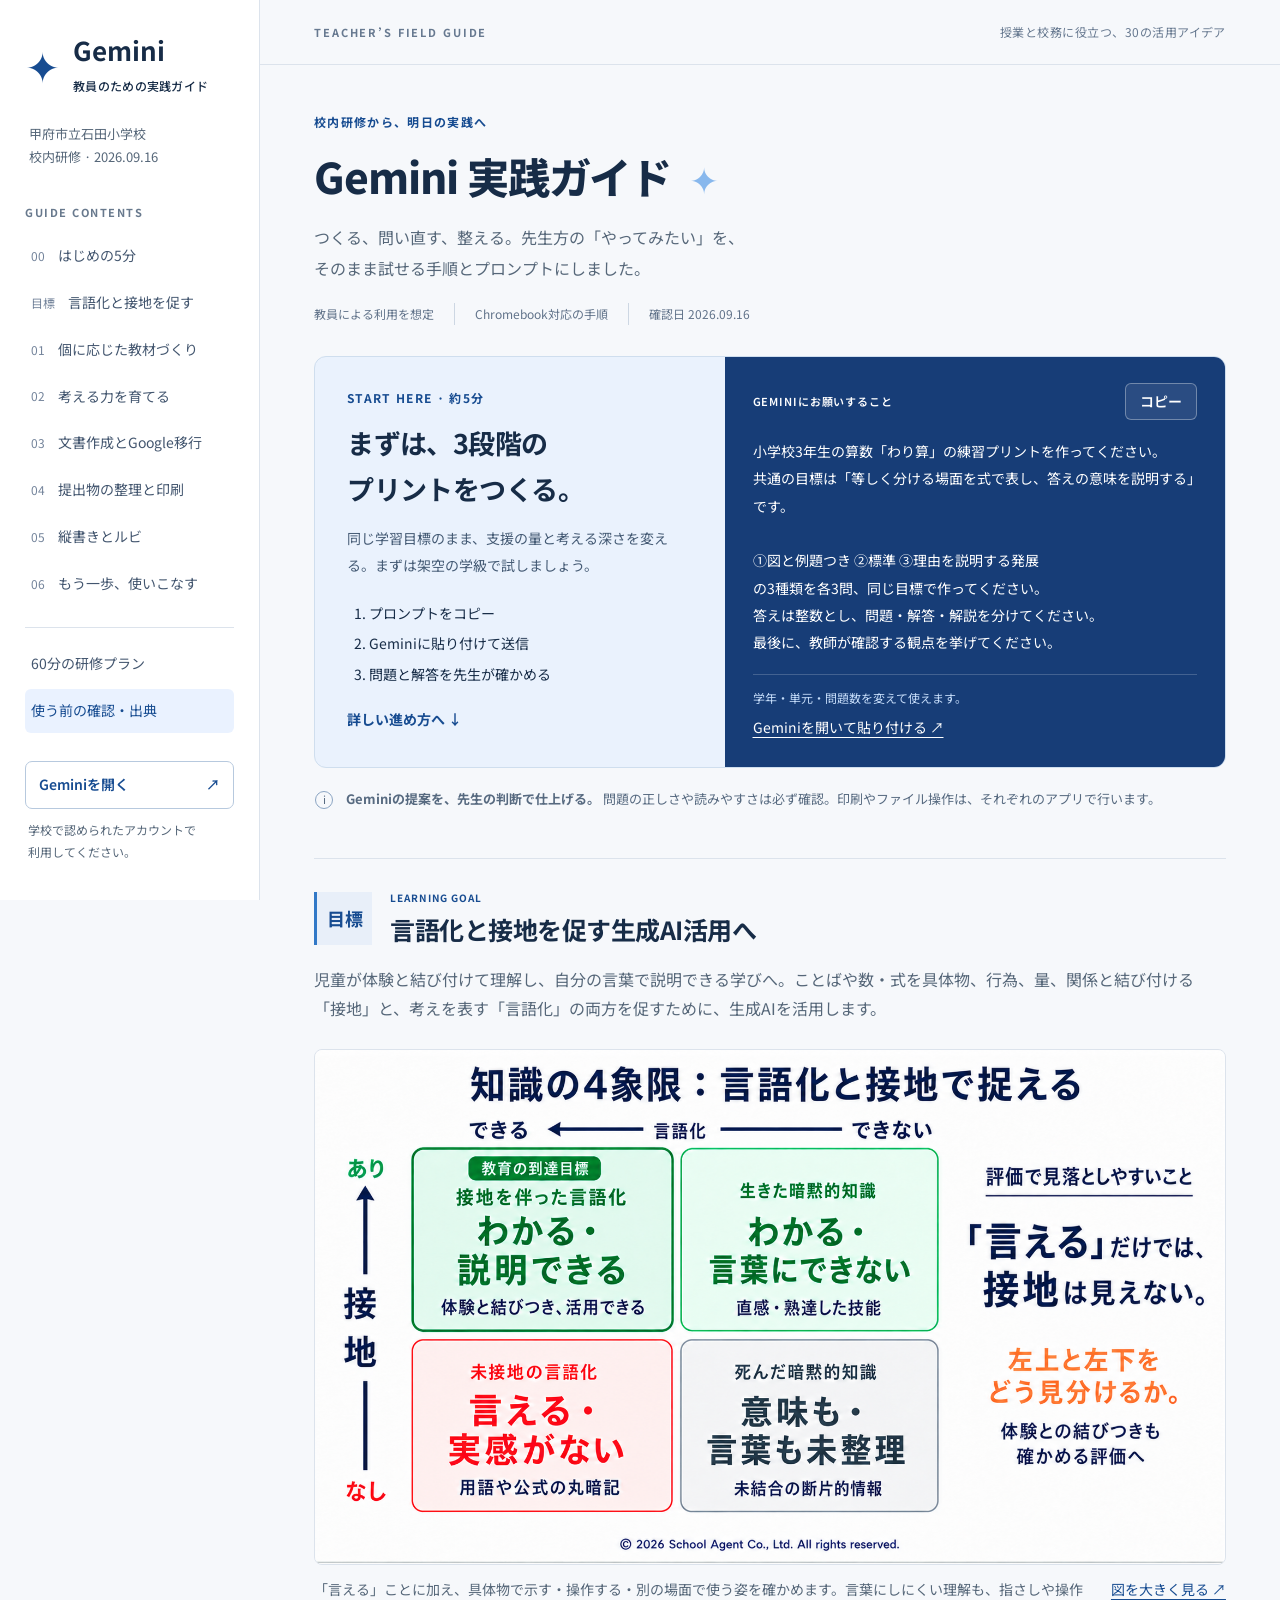
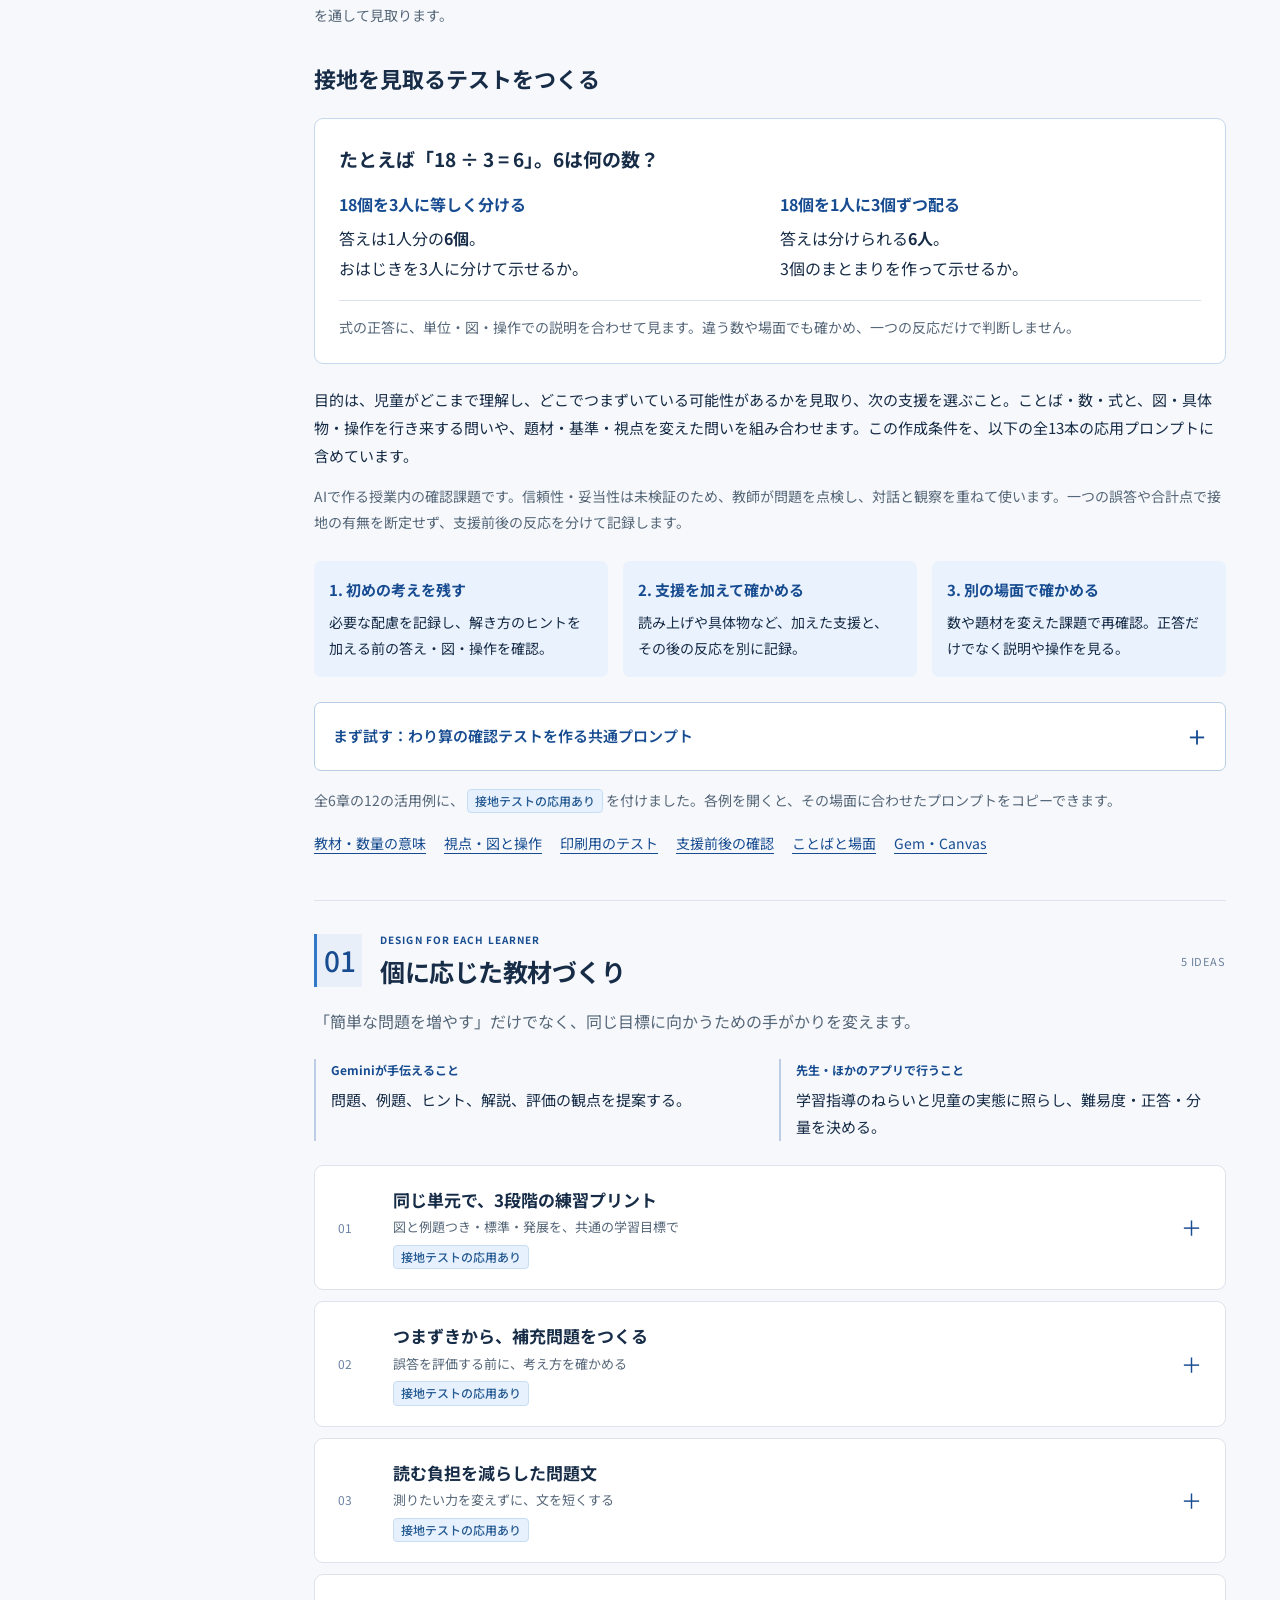
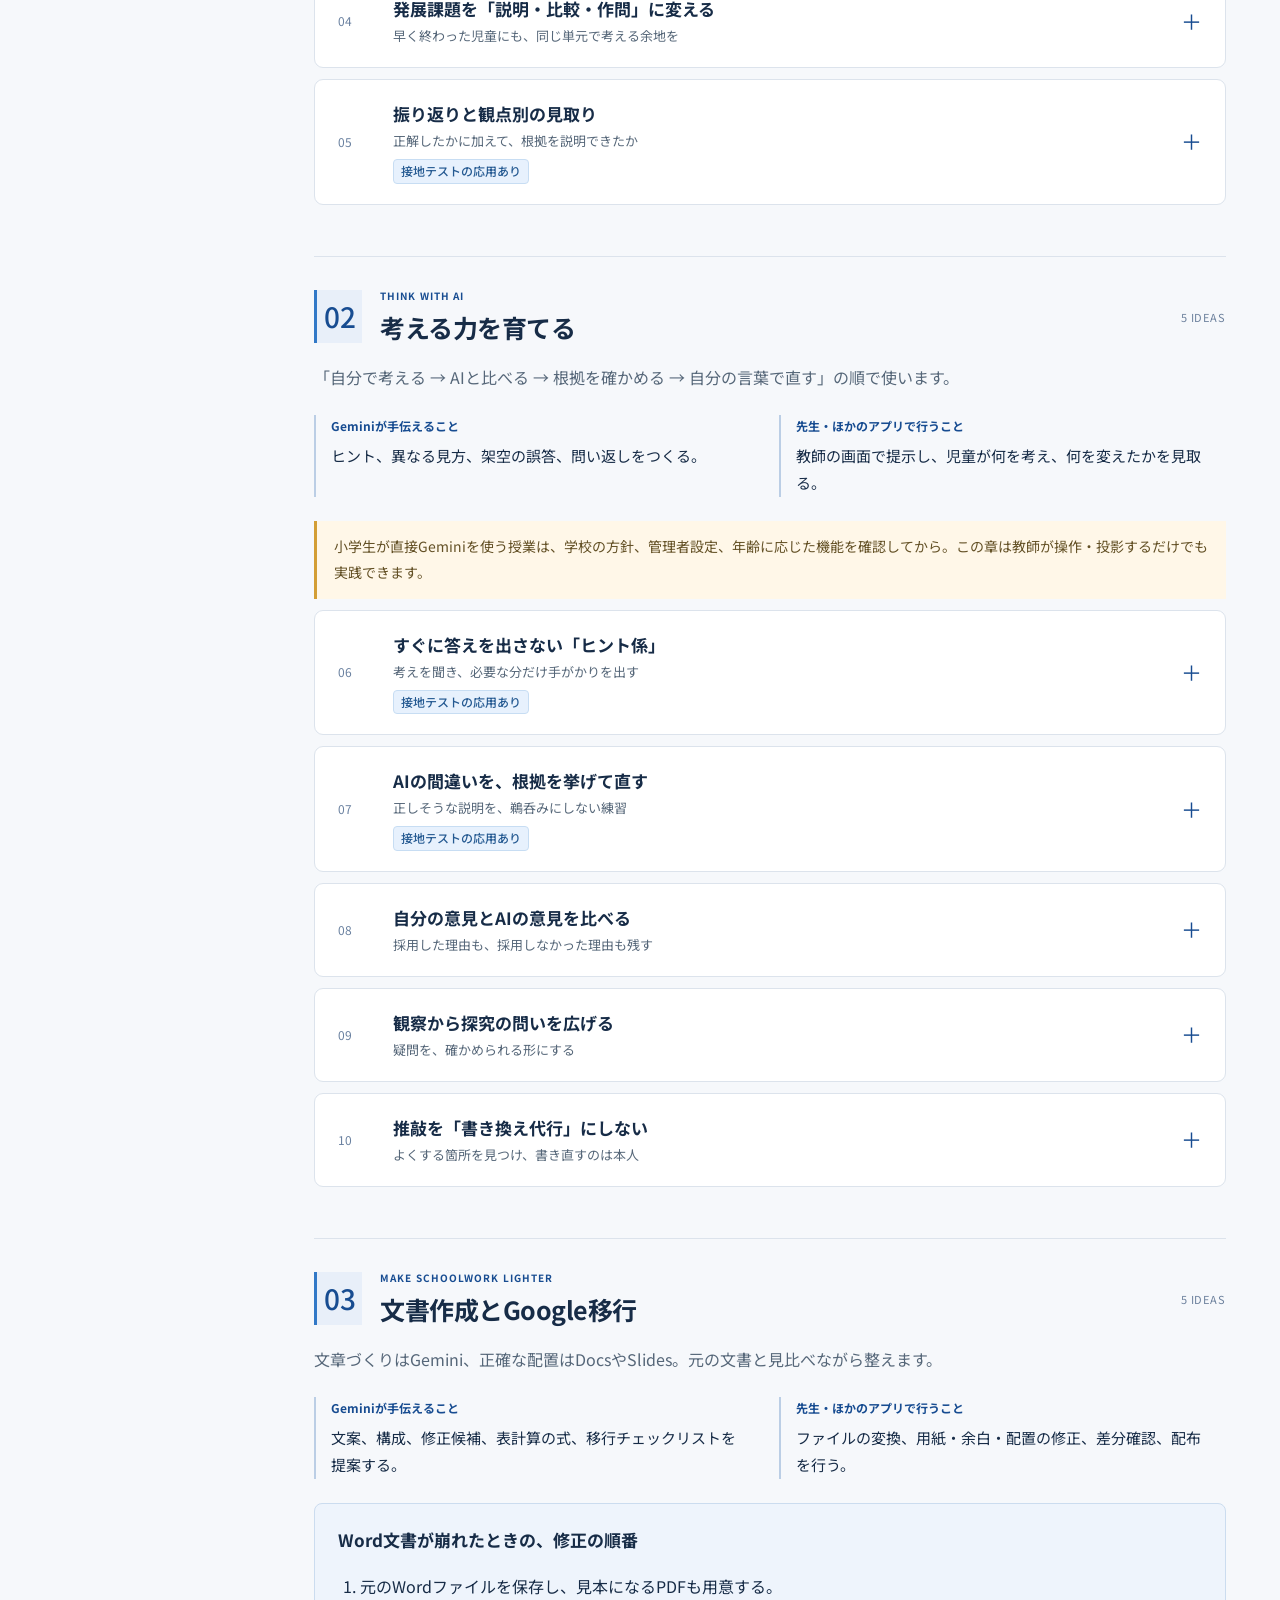
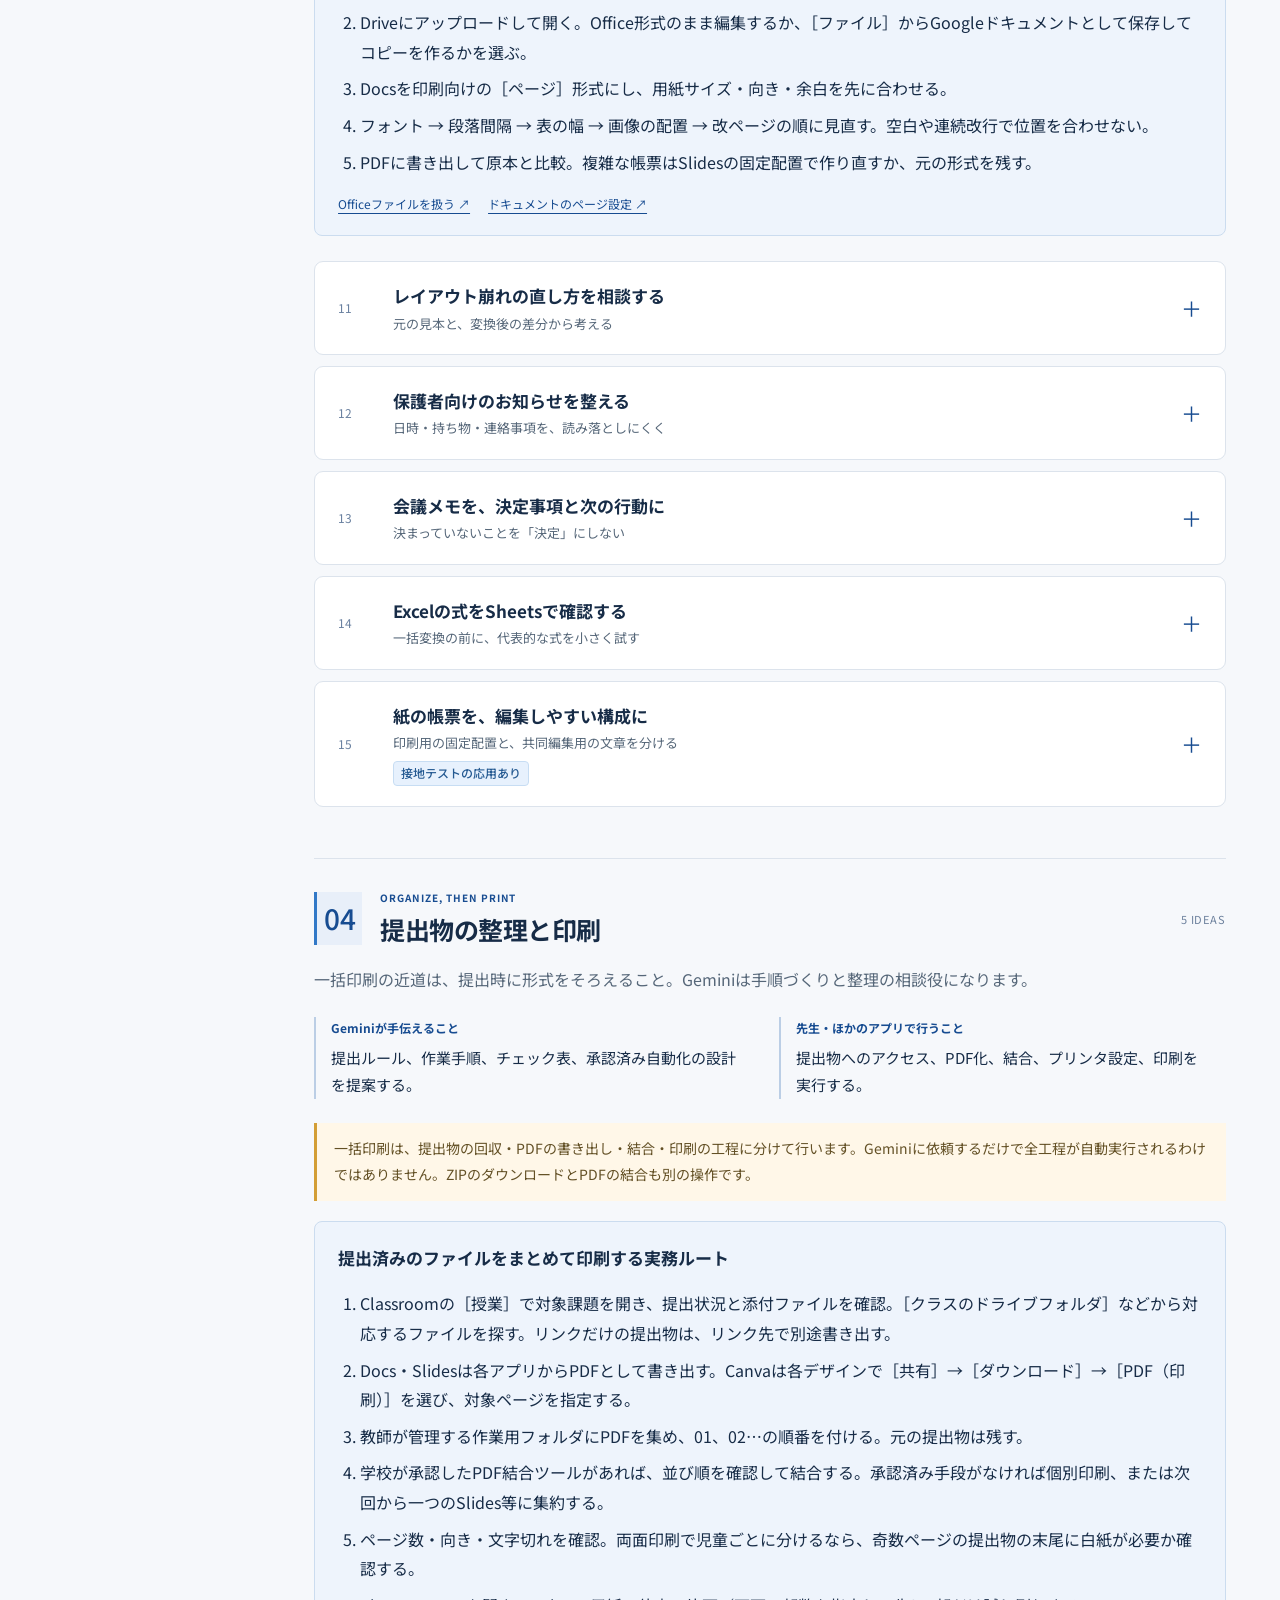
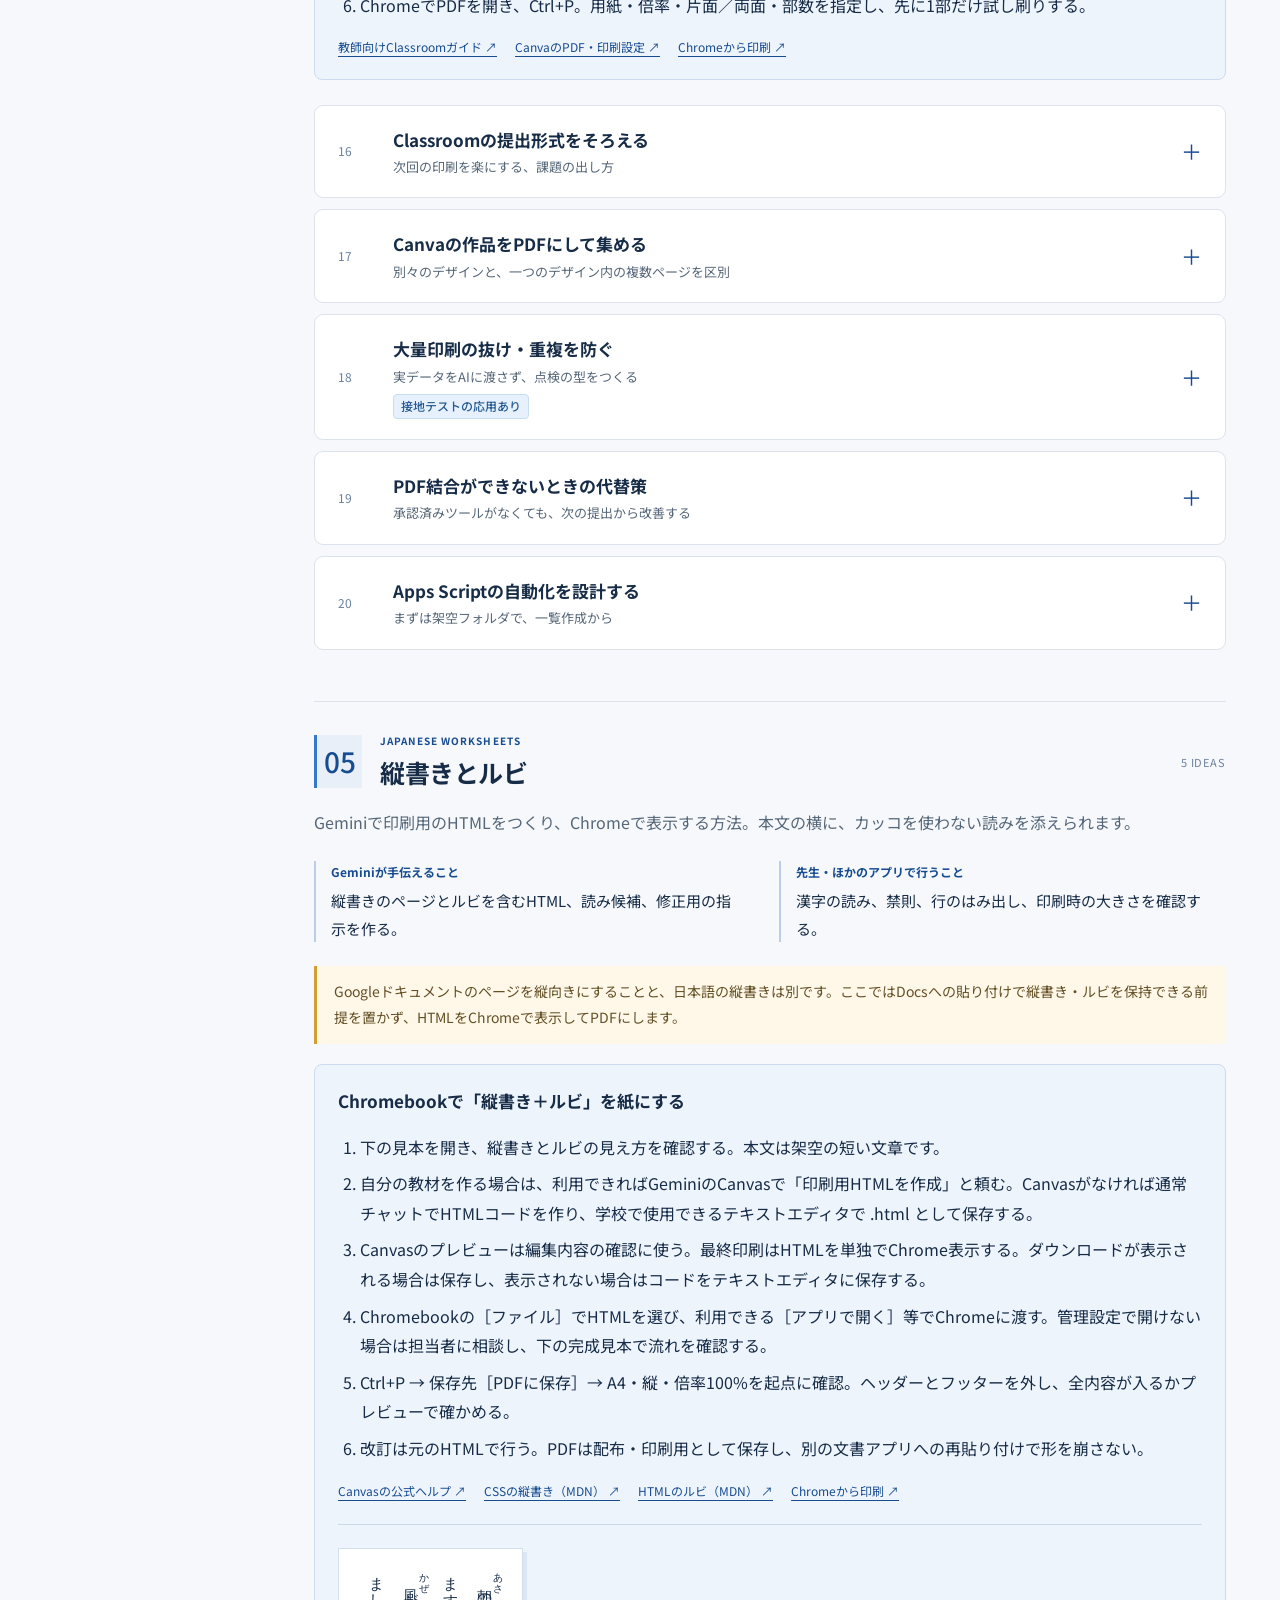
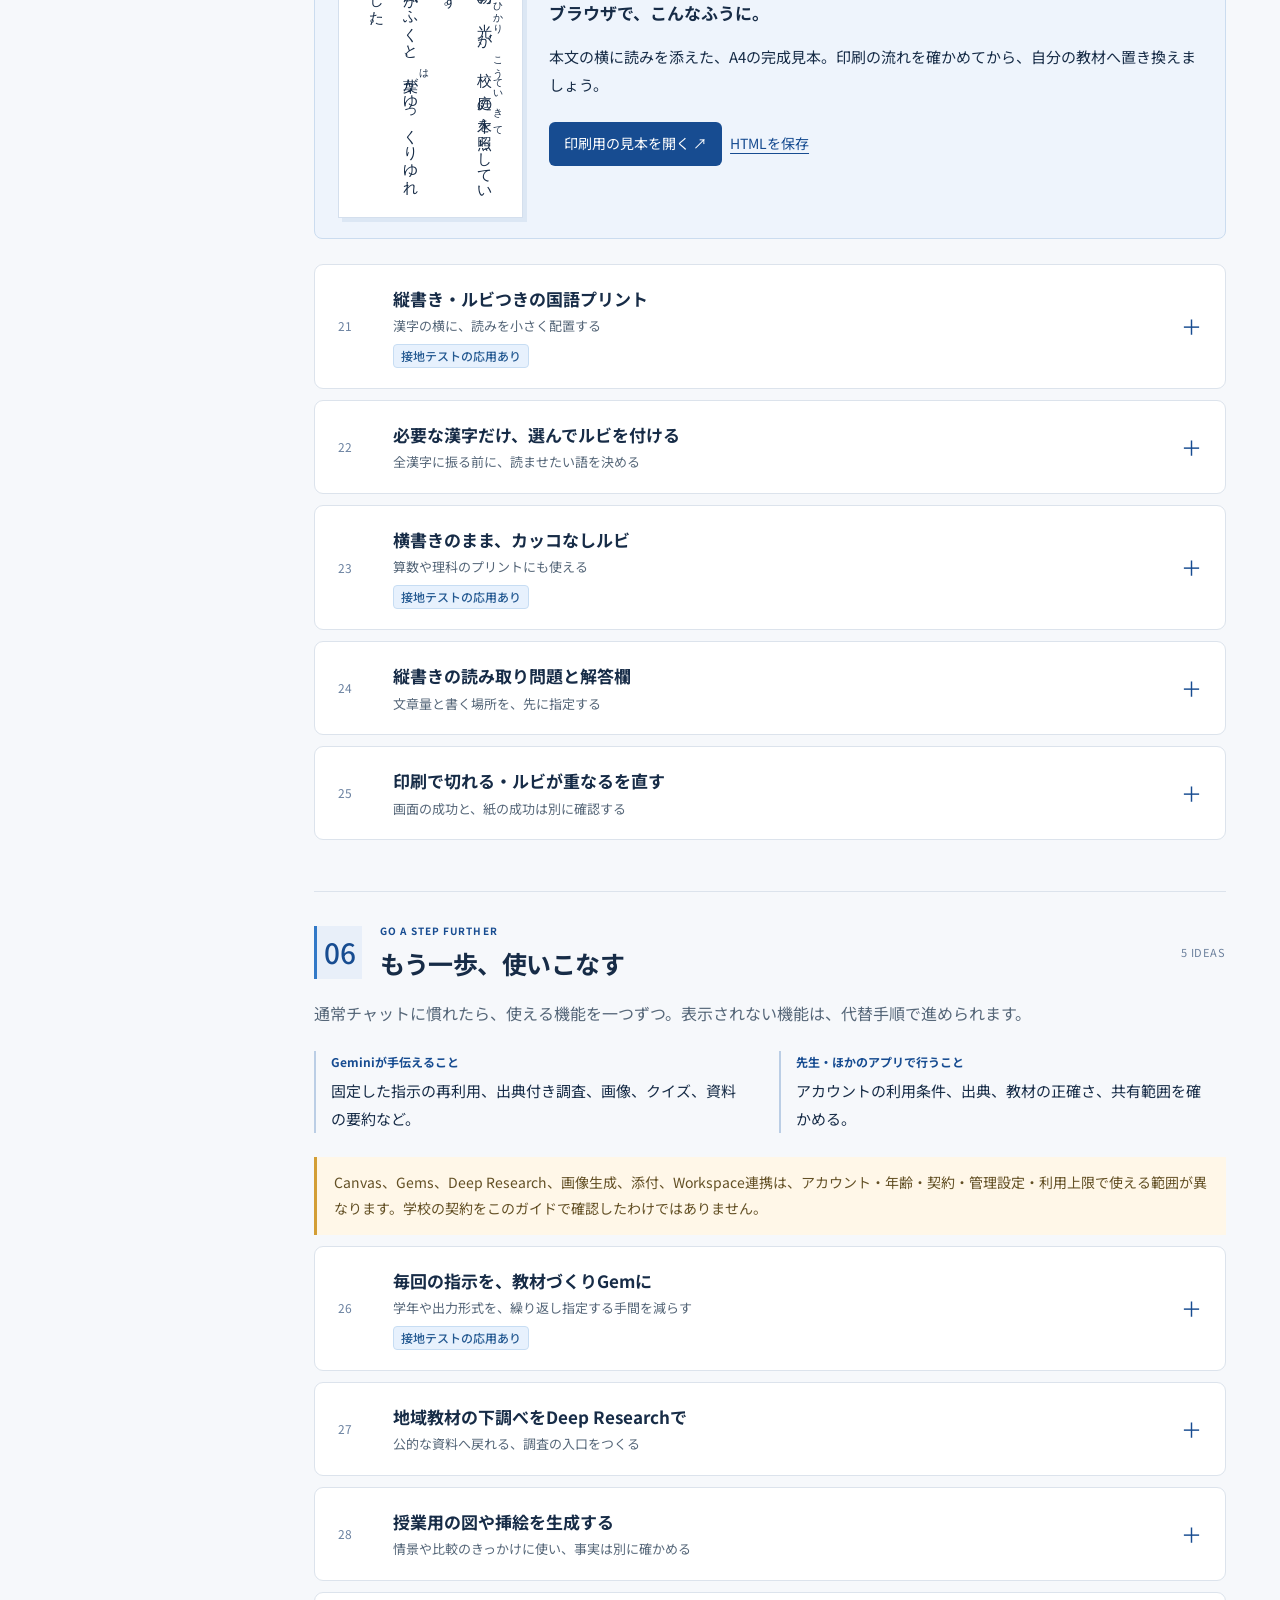
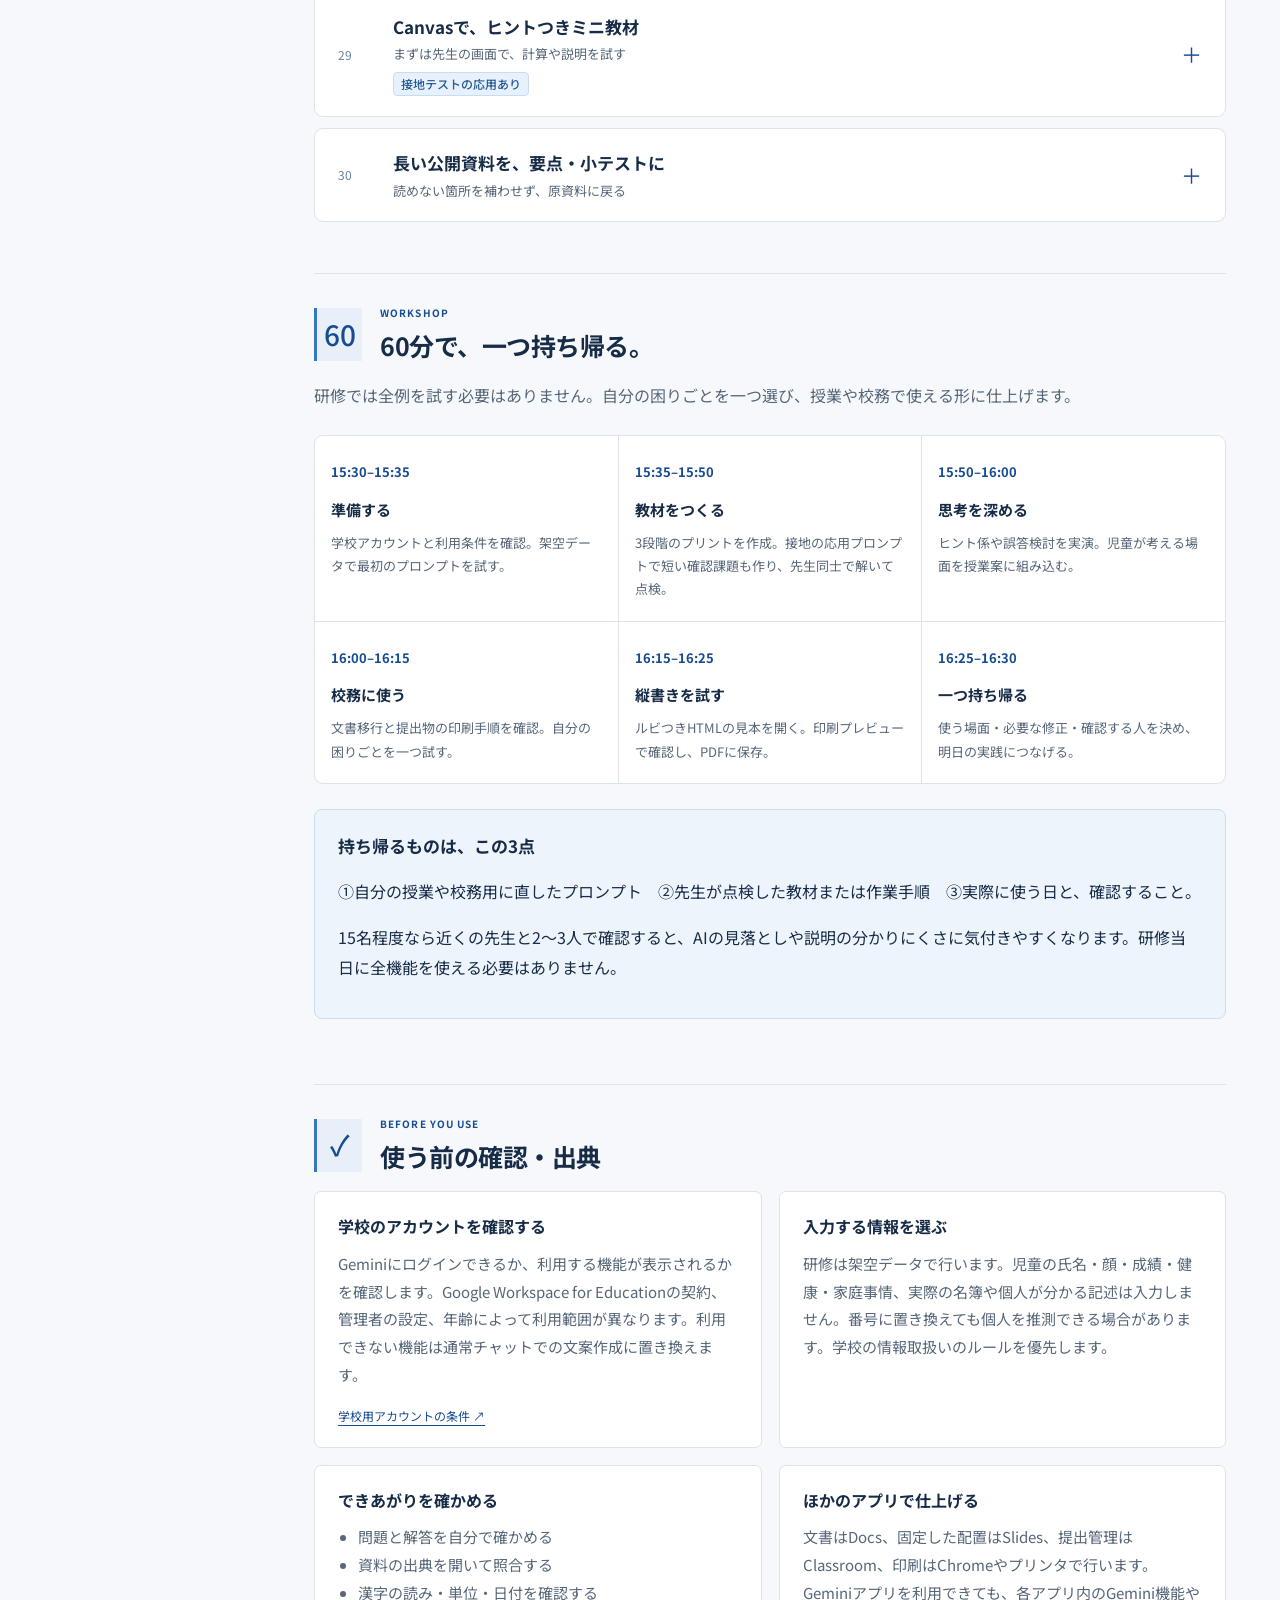
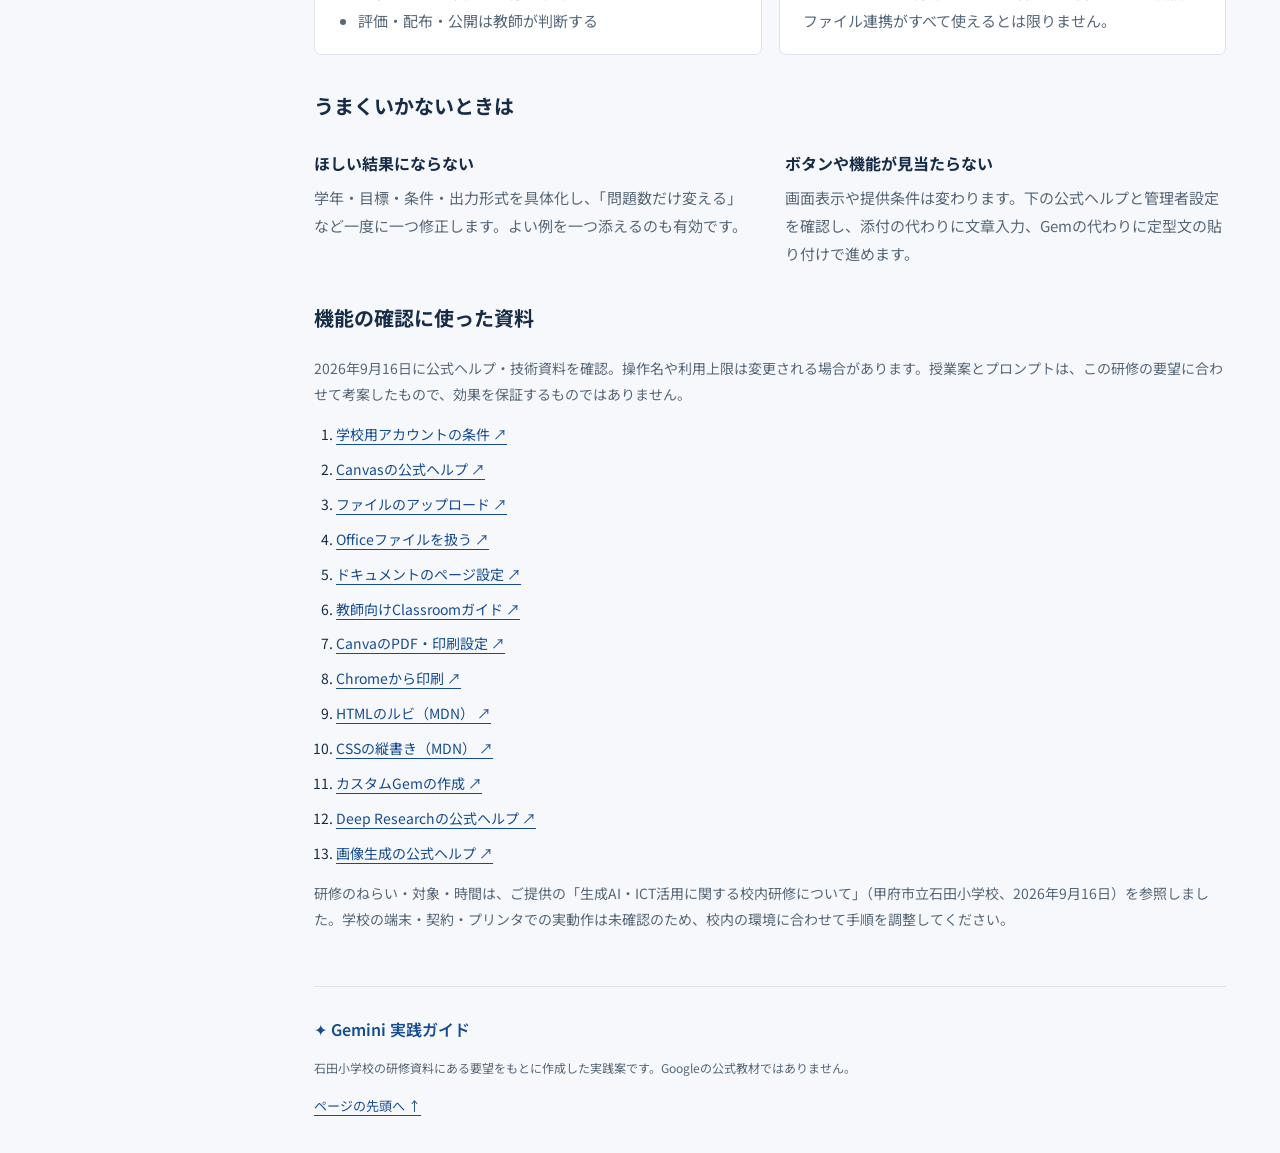
==== docs/index.html @ 05f648ac "Add Gemini practice guide with grounding goal" ====
<!doctype html>
<html lang="ja">
<head>
  <meta charset="utf-8"><meta name="viewport" content="width=device-width,initial-scale=1">
  <title>Gemini 実践ガイド | 石田小学校 校内研修</title>
  <meta name="description" content="小学校の先生のためのGemini活用ガイド。習熟度別プリント、思考を深める授業、校務、印刷、縦書き・ルビの具体的な手順とプロンプト。">
  <meta name="theme-color" content="#173d77">
  <link rel="icon" type="image/svg+xml" href="data:image/svg+xml,%3Csvg xmlns='http://www.w3.org/2000/svg' viewBox='0 0 32 32'%3E%3Crect width='32' height='32' rx='8' fill='%23173d77'/%3E%3Cpath d='M16 5L19 13L27 16L19 19L16 27L13 19L5 16L13 13Z' fill='%23b5d7ff'/%3E%3C/svg%3E">
  <link rel="stylesheet" href="style.css"><script src="content.js" defer></script><script src="grounding.js" defer></script><script src="guide.js" defer></script>
</head>
<body>
<a class="skip" href="#main">本文へ移動</a>
<aside class="sidebar">
  <a class="brand" href="#top"><span class="brand-symbol" aria-hidden="true">✦</span><span>Gemini<br><small>教員のための実践ガイド</small></span></a>
  <div class="school">甲府市立石田小学校<br>校内研修 · 2026.09.16</div>
  <nav aria-label="ガイドの目次"><p class="nav-label">GUIDE CONTENTS</p>
    <a href="#start"><span>00</span> はじめの5分</a>
    <a href="#grounding"><span>目標</span> 言語化と接地を促す</a>
    <a href="#personal"><span>01</span> 個に応じた教材づくり</a>
    <a href="#thinking"><span>02</span> 考える力を育てる</a>
    <a href="#documents"><span>03</span> 文書作成とGoogle移行</a>
    <a href="#printing"><span>04</span> 提出物の整理と印刷</a>
    <a href="#japanese"><span>05</span> 縦書きとルビ</a>
    <a href="#more"><span>06</span> もう一歩、使いこなす</a>
    <div class="nav-divider"></div>
    <a href="#workshop">60分の研修プラン</a>
    <a href="#check">使う前の確認・出典</a>
  </nav>
  <a class="external-link" href="https://gemini.google.com/" target="_blank" rel="noopener noreferrer">Geminiを開く <span aria-hidden="true">↗</span></a>
  <p class="sidebar-note">学校で認められたアカウントで<br>利用してください。</p>
</aside>
<div class="page" id="top">
  <header class="topbar"><span>TEACHER’S FIELD GUIDE</span><span>授業と校務に役立つ、30の活用アイデア</span></header>
  <main id="main">
    <section class="intro"><p class="eyebrow">校内研修から、明日の実践へ</p><h1>Gemini 実践ガイド<span class="title-star" aria-hidden="true">✦</span></h1><p class="lead">つくる、問い直す、整える。先生方の「やってみたい」を、<br class="desktop-break">そのまま試せる手順とプロンプトにしました。</p><div class="intro-meta"><span>教員による利用を想定</span><span>Chromebook対応の手順</span><span>確認日 2026.09.16</span></div></section>
    <section id="start" class="start-panel"><div class="start-copy"><p class="eyebrow">START HERE · 約5分</p><h2>まずは、3段階の<br>プリントをつくる。</h2><p>同じ学習目標のまま、支援の量と考える深さを変える。まずは架空の学級で試しましょう。</p><ol class="mini-steps"><li>プロンプトをコピー</li><li>Geminiに貼り付けて送信</li><li>問題と解答を先生が確かめる</li></ol><a href="#personal">詳しい進め方へ <span aria-hidden="true">↓</span></a></div><div class="prompt-feature"><div class="prompt-label"><span>GEMINIにお願いすること</span><button class="copy-btn" data-copy="first-prompt" aria-label="はじめのプロンプトをコピー">コピー</button></div><pre id="first-prompt">小学校3年生の算数「わり算」の練習プリントを作ってください。
共通の目標は「等しく分ける場面を式で表し、答えの意味を説明する」です。

①図と例題つき ②標準 ③理由を説明する発展
の3種類を各3問、同じ目標で作ってください。
答えは整数とし、問題・解答・解説を分けてください。
最後に、教師が確認する観点を挙げてください。</pre><p class="prompt-foot">学年・単元・問題数を変えて使えます。<br><a href="https://gemini.google.com/" target="_blank" rel="noopener noreferrer">Geminiを開いて貼り付ける ↗</a></p></div></section>
    <div class="guide-note"><span class="note-icon" aria-hidden="true">i</span><p><strong>Geminiの提案を、先生の判断で仕上げる。</strong> 問題の正しさや読みやすさは必ず確認。印刷やファイル操作は、それぞれのアプリで行います。</p></div>
    <section id="grounding" class="section-block"></section>
    <div id="guide-content"></div>
    <section id="workshop" class="section-block"><div class="section-heading"><span class="chapter-no">60</span><div><p class="eyebrow">WORKSHOP</p><h2>60分で、一つ持ち帰る。</h2></div></div><p>研修では全例を試す必要はありません。自分の困りごとを一つ選び、授業や校務で使える形に仕上げます。</p><div id="workshop-content"></div></section>
    <section id="check" class="section-block"><div class="section-heading"><span class="chapter-no">✓</span><div><p class="eyebrow">BEFORE YOU USE</p><h2>使う前の確認・出典</h2></div></div><div id="check-content"></div></section>
    <footer><span class="footer-brand">✦ Gemini 実践ガイド</span><p>石田小学校の研修資料にある要望をもとに作成した実践案です。Googleの公式教材ではありません。</p><a href="#top">ページの先頭へ ↑</a></footer>
  </main>
</div><div id="toast" role="status" aria-live="polite"></div>
</body></html>
---- docs/style.css ----
@import url('https://fonts.googleapis.com/css2?family=Noto+Sans+JP:wght@400;500;600;700;800&display=swap');
:root{--ink:#172c47;--blue:#174c91;--navy:#173d77;--accent:#b8d8ff;--muted:#566779;--line:#dce3ec;--paper:#f6f8fb;--sidebar:260px;font-family:'Noto Sans JP',sans-serif;color:var(--ink);font-synthesis:none;font-size:16px;scroll-behavior:smooth;scroll-padding-top:30px}
*{box-sizing:border-box}body{margin:0;background:var(--paper);line-height:1.85}a{color:var(--blue);text-underline-offset:4px}button{font:inherit;cursor:pointer}button,a,summary{-webkit-tap-highlight-color:transparent}a:focus-visible,button:focus-visible,summary:focus-visible{outline:3px solid #cf7c08;outline-offset:5px}button:disabled{cursor:wait}.skip{position:fixed;top:-80px;left:15px;z-index:20;background:#fff;padding:10px}.skip:focus{top:10px}.sidebar{width:var(--sidebar);position:fixed;inset:0 auto 0 0;background:white;border-right:1px solid var(--line);padding:35px 25px;overflow-y:auto;z-index:3}.brand{display:flex;gap:13px;align-items:center;text-decoration:none;color:var(--ink);font-size:26px;font-weight:700;line-height:1.15}.brand-symbol{color:var(--blue);font-size:42px}.brand small{font-size:12px;letter-spacing:.025em;font-weight:500}.school{font-size:13px;color:var(--muted);line-height:1.8;margin:27px 0 33px;padding-left:4px}.nav-label{font-size:11px;letter-spacing:.14em;color:#68798d;font-weight:700;margin:0 0 12px}.sidebar nav a{display:flex;gap:13px;align-items:center;text-decoration:none;font-size:14px;color:#43566f;padding:9px 6px;border-radius:6px;margin:3px 0}.sidebar nav a span{font-size:12px;color:#74849b;font-variant-numeric:tabular-nums}.sidebar nav a:hover,.sidebar nav a.current{color:var(--blue);background:#eaf2ff}.nav-divider{height:1px;background:var(--line);margin:21px 0 14px}.external-link{display:flex;justify-content:space-between;border:1px solid #b7c9de;border-radius:7px;text-decoration:none;padding:10px 13px;font-size:14px;margin-top:28px;font-weight:600}.sidebar-note{font-size:12px;color:var(--muted);margin:10px 3px}.page{margin-left:var(--sidebar)}.topbar{height:65px;border-bottom:1px solid var(--line);display:flex;align-items:center;justify-content:space-between;padding:0 5.3%;font-size:12px;color:#677990;letter-spacing:.04em}.topbar span:first-child{font-size:11px;letter-spacing:.17em;font-weight:700}main{max-width:1280px;margin:auto;padding:0 5.3%}.intro{padding:46px 0 31px;position:relative}.eyebrow{font-size:12px;font-weight:700;letter-spacing:.11em;color:var(--blue);margin:0 0 11px}h1,h2,h3,h4,p{overflow-wrap:anywhere}h1{font-size:clamp(30px,3.3vw,47px);line-height:1.5;letter-spacing:-.025em;margin:0 0 14px;font-weight:800}.title-star{display:inline-block;margin-left:18px;color:#88b8ed;font-size:36px;font-weight:400}.lead{font-size:16px;line-height:1.95;color:var(--muted);margin:0 0 19px}.intro-meta{display:flex;flex-wrap:wrap;gap:8px 20px;font-size:12px;color:#61738a}.intro-meta span+span{padding-left:20px;border-left:1px solid #cdd7e3}.start-panel{display:grid;grid-template-columns:.9fr 1.1fr;border:1px solid #cfdeee;border-radius:12px;overflow:hidden;background:#eaf2fd}.start-copy{padding:30px 32px}.start-copy h2{font-size:27px;line-height:1.7;letter-spacing:-.02em;margin:0 0 13px}.start-copy p:not(.eyebrow){font-size:14px;line-height:1.95;margin:0 0 18px;color:#455b75}.mini-steps{padding-left:22px;font-size:14px;line-height:2.2;margin:0 0 14px}.start-copy>a{font-size:14px;text-decoration:none;font-weight:700}.prompt-feature{background:var(--navy);color:#fff;padding:26px 28px;display:flex;flex-direction:column}.prompt-label{display:flex;justify-content:space-between;align-items:center;gap:15px;font-size:11px;letter-spacing:.08em;font-weight:600}.copy-btn{background:#fff;border:1px solid #c8d6e7;color:var(--blue);border-radius:6px;font-size:13px;letter-spacing:0;line-height:1.5;padding:7px 14px;white-space:nowrap}.copy-btn:hover{background:#e5f0ff}.prompt-feature .copy-btn{background:#ffffff15;color:white;border-color:#ffffff55}.prompt-feature .copy-btn:hover{background:#ffffff30}pre{font:inherit;white-space:pre-wrap;overflow-wrap:anywhere;margin:18px 0;line-height:1.95}.prompt-feature pre{font-size:14px}.prompt-foot{font-size:12px;color:#c6ddfa;border-top:1px solid #ffffff30;margin:0;padding-top:12px;margin-top:auto}.guide-note{display:flex;gap:13px;padding:19px 1px;color:#576a80;font-size:13px;align-items:flex-start;margin:0 0 28px}.guide-note p{margin:0}.note-icon{border:1px solid #8ba5c3;width:18px;min-width:18px;height:18px;display:inline-flex;align-items:center;justify-content:center;border-radius:50%;font-size:11px;margin-top:4px}.section-block{padding:30px 0 40px;border-top:1px solid var(--line);scroll-margin-top:25px}.section-heading{display:flex;gap:18px;align-items:center;margin-bottom:16px}.chapter-no{display:flex;align-items:center;justify-content:center;width:48px;height:53px;font-size:28px;font-weight:500;color:var(--blue);border-left:3px solid #3279c7;background:#e8eff9;font-variant-numeric:tabular-nums}.section-heading .eyebrow{font-size:10px;margin:0 0 3px}.section-heading h2{font-size:25px;line-height:1.55;margin:0;letter-spacing:-.02em}.section-description{margin:0 0 23px;color:var(--muted)}.section-block>p{color:var(--muted)}.boundary{display:grid;grid-template-columns:1fr 1fr;gap:18px;margin-bottom:24px}.boundary>div{font-size:14px;border-left:2px solid #bbcee5;padding:0 15px}.boundary strong{display:block;font-size:12px;color:var(--blue);margin-bottom:4px}.example{border:1px solid var(--line);background:white;border-radius:9px;margin:11px 0;overflow:hidden}.example summary{cursor:pointer;list-style:none;display:grid;grid-template-columns:42px 1fr auto;gap:13px;align-items:center;padding:20px 23px}.example summary::-webkit-details-marker{display:none}.example summary:hover{background:#f5f9ff}.example[open] summary{border-bottom:1px solid var(--line)}.example-id{font-size:12px;color:#6a81a0;font-variant-numeric:tabular-nums}.example-title{font-size:17px;font-weight:700;line-height:1.6}.example-subtitle{display:block;font-size:13px;font-weight:400;color:var(--muted);margin-top:4px}.expand{font-size:21px;font-weight:400;color:var(--blue)}.example[open] .expand{transform:rotate(45deg)}.example-body{padding:25px 28px}.example-top{display:flex;align-items:center;gap:9px;flex-wrap:wrap;margin:0 0 19px}.badge{font-size:12px;border-radius:4px;background:#edf3fc;color:#2e5d94;padding:2px 8px}.badge.conditional{background:#fff2d8;color:#795614}.example-body h4{font-size:15px;margin:19px 0 7px}.example-body>p,.steps{font-size:15px}.steps{padding-left:22px}.steps li{padding-left:4px;margin:6px 0}.prompt-box{background:#f2f6fb;border:1px solid #dce6f2;border-radius:7px;padding:17px 20px;margin-top:20px}.prompt-box .prompt-label{color:var(--blue);font-size:12px}.prompt-box pre{font-size:14px;color:#263b55;margin-bottom:2px}.follow-up{font-size:14px;border-left:3px solid #8daed2;padding:8px 15px;margin:19px 0}.follow-up strong{display:block;font-size:12px;color:var(--blue)}.quality-check{background:#f8fafc;padding:13px 16px;font-size:13px;color:#52657a;margin:15px 0 0}.quality-check strong{color:#233f61}.source-links{font-size:12px;margin-top:16px;display:flex;flex-wrap:wrap;gap:7px 18px}.walkthrough{border:1px solid #cbdcef;border-radius:8px;padding:20px 23px;margin:20px 0 25px;background:#eef4fc;font-size:15px}.walkthrough h3{font-size:17px;margin:0 0 11px}.walkthrough ol{padding-left:22px}.walkthrough li{margin:7px 0}.callout{font-size:14px;padding:13px 17px;border-left:3px solid #d39e35;background:#fff7e8;margin-top:17px;color:#635025}.btn-link{display:inline-block;padding:9px 15px;background:var(--blue);color:white;text-decoration:none;border-radius:6px;font-size:14px;margin:8px 8px 3px 0}.timeline{margin:25px 0;display:grid;grid-template-columns:repeat(5,1fr);gap:1px;background:var(--line);border:1px solid var(--line);border-radius:9px;overflow:hidden}.timeline>div{background:#fff;padding:20px 16px}.timeline time{font-size:13px;color:var(--blue);font-weight:700}.timeline h3{font-size:15px;margin:10px 0 7px}.timeline p{font-size:13px;color:var(--muted);line-height:1.8;margin:0}.safety-grid{display:grid;grid-template-columns:1fr 1fr;gap:17px}.safety-card{background:white;border:1px solid var(--line);padding:20px 23px;border-radius:7px}.safety-card h3{font-size:16px;margin:0 0 8px}.safety-card p,.safety-card li{font-size:14px;color:var(--muted);margin:0}.safety-card ul{padding-left:20px;margin:0}.source-list{padding-left:22px;font-size:14px}.source-list li{margin:9px 0}.source-list span{color:var(--muted);font-size:12px;display:block}.check-subhead{font-size:20px;margin-top:32px}footer{border-top:1px solid var(--line);padding:28px 0 35px;color:var(--muted);font-size:12px}footer p{max-width:640px}footer>a{display:inline-block;font-size:13px;margin-top:3px}.footer-brand{font-size:16px;font-weight:600;color:var(--blue)}#toast{position:fixed;bottom:25px;left:calc(50% + 100px);transform:translateX(-50%);background:#172c47;color:#fff;padding:10px 19px;border-radius:7px;box-shadow:0 4px 22px #173d7720;font-size:14px;z-index:10;opacity:0;pointer-events:none;transition:opacity .15s;max-width:85vw}#toast.show{opacity:1}
@media(min-width:1550px){main{padding:0 70px}.topbar{padding:0 max(70px,calc((100vw - 1280px - var(--sidebar))/2 + 70px))}}
@media(max-width:1100px){:root{--sidebar:225px}.sidebar{padding:28px 18px}.start-copy{padding:24px}.prompt-feature{padding:24px}.start-copy h2{font-size:23px}.timeline{grid-template-columns:1fr}.timeline>div{display:grid;grid-template-columns:90px 140px 1fr;gap:12px;padding:13px 17px;align-items:center}.timeline h3{margin:0}}
@media(max-width:800px){:root{--sidebar:0px}.sidebar{position:relative;width:auto;padding:20px 5%;border-right:none;border-bottom:1px solid var(--line);overflow:visible}.brand{font-size:24px}.brand-symbol{font-size:34px}.school{position:absolute;right:5%;top:22px;margin:0;font-size:11px}.sidebar nav{display:flex;gap:6px;overflow-x:auto;margin-top:20px;padding-bottom:5px}.sidebar nav a{white-space:nowrap;padding:7px 10px;border:1px solid var(--line);font-size:13px}.nav-label,.nav-divider,.sidebar-note,.sidebar>.external-link{display:none}.sidebar nav a span{font-size:11px}.topbar{height:43px;padding:0 5%}.topbar span:last-child{display:none}main{padding:0 5%}.intro{padding:30px 0 26px}h1{font-size:31px}.title-star{font-size:26px;margin-left:10px}.lead{font-size:15px}.intro-meta{font-size:11px;gap:5px 12px}.intro-meta span+span{padding-left:12px}.start-panel{grid-template-columns:1fr}.start-copy{padding:25px}.start-copy h2 br{display:none}.start-copy h2{font-size:24px}.start-copy p:not(.eyebrow){font-size:15px}.mini-steps{display:block}.prompt-feature pre{font-size:15px}.prompt-feature{padding:24px}.guide-note{font-size:13px}.section-heading h2{font-size:22px}.section-heading{gap:13px}.chapter-no{width:41px;min-width:41px;height:48px;font-size:25px}.boundary,.safety-grid{grid-template-columns:1fr}.example summary{padding:18px 16px;grid-template-columns:28px 1fr auto;gap:9px}.example-title{font-size:16px}.example-subtitle{font-size:13px}.example-body{padding:20px 17px}.prompt-box{padding:15px}.prompt-box pre{font-size:14px}.timeline>div{grid-template-columns:82px 1fr;gap:2px 12px}.timeline p{grid-column:2}#toast{left:50%}.section-block{padding:27px 0 30px}.walkthrough{padding:18px}.desktop-break{display:none}}
.chapter-count{margin-left:auto;font-size:11px;letter-spacing:.08em;color:#6d819d;white-space:nowrap}.ruby-preview{display:grid;grid-template-columns:185px 1fr;gap:26px;align-items:center;border-top:1px solid #c8daee;margin-top:22px;padding-top:23px}.ruby-page{writing-mode:vertical-rl;background:white;border:1px solid #d4dfed;padding:17px 15px;height:270px;width:185px;font-family:serif;font-size:19px;line-height:2.3;box-shadow:4px 4px 0 #dce7f4}.ruby-page p{margin:0 4px}.ruby-page rt{font-size:10px}.ruby-preview h4{font-size:17px;margin:0 0 8px}.ruby-preview p{font-size:15px}.text-download{font-size:14px;display:inline-block;margin-top:10px}.trouble-grid{display:grid;grid-template-columns:1fr 1fr;gap:30px}.trouble-grid h4{font-size:16px;margin:5px 0}.trouble-grid p{font-size:15px;color:var(--muted);margin:0}.source-intro{font-size:14px;color:var(--muted)}.timeline{grid-template-columns:repeat(3,1fr)}.example-body>p,.steps,.walkthrough{font-size:16px}.boundary>div,.safety-card p,.safety-card li{font-size:15px}.copy-btn{font-size:14px}.sidebar nav a{min-height:40px}
@media(max-width:1100px){.timeline{grid-template-columns:1fr}.ruby-preview{grid-template-columns:160px 1fr;gap:18px}.ruby-page{width:160px}}
@media(max-width:800px){.ruby-preview{grid-template-columns:1fr}.ruby-page{width:100%;max-width:270px;height:250px;margin:auto}.trouble-grid{grid-template-columns:1fr;gap:20px}.chapter-count{display:none}.school{font-size:12px}.intro-meta{font-size:12px}}
.prompt-foot a{color:#fff;display:inline-block;margin-top:5px;font-size:14px}
.goal-mark{min-width:58px;font-size:18px;font-weight:700}.grounding-figure{margin:25px 0 32px}.grounding-figure>a{display:block;border:1px solid var(--line);border-radius:8px;overflow:hidden;background:white}.grounding-figure img{display:block;width:100%;height:auto}.grounding-figure figcaption{display:flex;flex-wrap:wrap;gap:8px 20px;margin-top:12px;font-size:14px;color:var(--muted)}.grounding-figure figcaption span{flex:1 1 420px}.grounding-figure figcaption a{white-space:nowrap;align-self:flex-start}.grounding-subhead{font-size:22px;line-height:1.6;margin:30px 0 16px}
.grounding-example{border:1px solid #c5d8ed;border-radius:9px;background:#fff;padding:22px 24px;margin:22px 0}.grounding-example h3{font-size:19px;margin:0 0 13px}.grounding-pair{display:grid;grid-template-columns:1fr 1fr;gap:20px}.grounding-pair p{margin:0;font-size:16px}.grounding-pair p>strong:first-child{display:block;color:var(--blue);margin-bottom:5px}.grounding-caption{border-top:1px solid var(--line);padding-top:14px;margin:17px 0 0;font-size:14px;color:var(--muted)}.grounding-context{font-size:15px;margin:20px 0}.grounding-context p{margin:8px 0}.grounding-context .grounding-note{font-size:14px;color:var(--muted);margin-top:15px}.grounding-steps{list-style:none;padding:0;display:grid;grid-template-columns:repeat(3,1fr);gap:15px;counter-reset:grounding-step;margin:25px 0}.grounding-steps li{padding:15px;background:#eaf2fd;border-radius:7px;font-size:14px;counter-increment:grounding-step}.grounding-steps strong{display:block;font-size:15px;color:var(--blue);margin-bottom:6px}.grounding-steps strong::before{content:counter(grounding-step) '. ';font-variant-numeric:tabular-nums}.grounding-prompt{background:#fff;border:1px solid #b8cee7;border-radius:7px;margin:17px 0;overflow:hidden}.grounding-prompt>summary{display:flex;justify-content:space-between;align-items:center;gap:16px;list-style:none;padding:15px 18px;color:var(--blue);font-size:15px;font-weight:600;cursor:pointer;grid-template-columns:none}.grounding-prompt>summary::-webkit-details-marker{display:none}.grounding-prompt>summary:hover{background:#eef5fe}.grounding-prompt>summary>span{font-size:20px;flex-shrink:0}.grounding-prompt[open]>summary>span{transform:rotate(45deg)}.grounding-prompt .prompt-box{margin:0;border:0;border-radius:0;border-top:1px solid #dce6f2}.grounding-prompt pre{font-size:14px}.grounding-addon{border-top:2px solid #91b4dc;margin-top:29px;padding-top:19px}.grounding-addon h4{font-size:18px;margin:4px 0 9px}.grounding-addon .eyebrow{font-size:12px;margin:0}.grounding-focus{font-size:15px;color:var(--muted);margin:0}.grounding-focus strong{display:block;font-size:13px;color:var(--blue)}.grounding-badge{display:inline-block;font-size:12px;font-weight:500;color:#255a92;background:#e7f1fd;border:1px solid #c7ddf3;border-radius:4px;padding:1px 7px;margin:7px 0 0;line-height:1.7}.grounding-locations{font-size:14px;color:var(--muted)}.grounding-links{display:flex;flex-wrap:wrap;gap:8px 18px;font-size:14px;margin-top:12px}.grounding-links a{padding:3px 0}.grounding-locations .grounding-badge{margin:0 3px}
@media(max-width:800px){.grounding-pair,.grounding-steps{grid-template-columns:1fr}.grounding-example{padding:19px}.grounding-prompt>summary{padding:15px;gap:10px}.grounding-addon h4{font-size:17px}}
@media(prefers-reduced-motion:reduce){:root{scroll-behavior:auto}*{transition:none!important}}
@media print{.sidebar,.topbar,.copy-btn,#toast,.skip,footer>a{display:none!important}.page{margin:0}body{background:white;color:#000}main{max-width:none;padding:0}.intro{padding-top:0}.intro-meta{color:#333}.start-panel{break-inside:avoid}.prompt-feature{background:white;color:#000;border-left:1px solid #ccc}.prompt-feature .prompt-foot{color:#444}.example{break-inside:avoid}.example-body{display:block}.section-block{break-before:auto}.source-links{display:none}.section-heading{break-after:avoid}.safety-card{break-inside:avoid}}
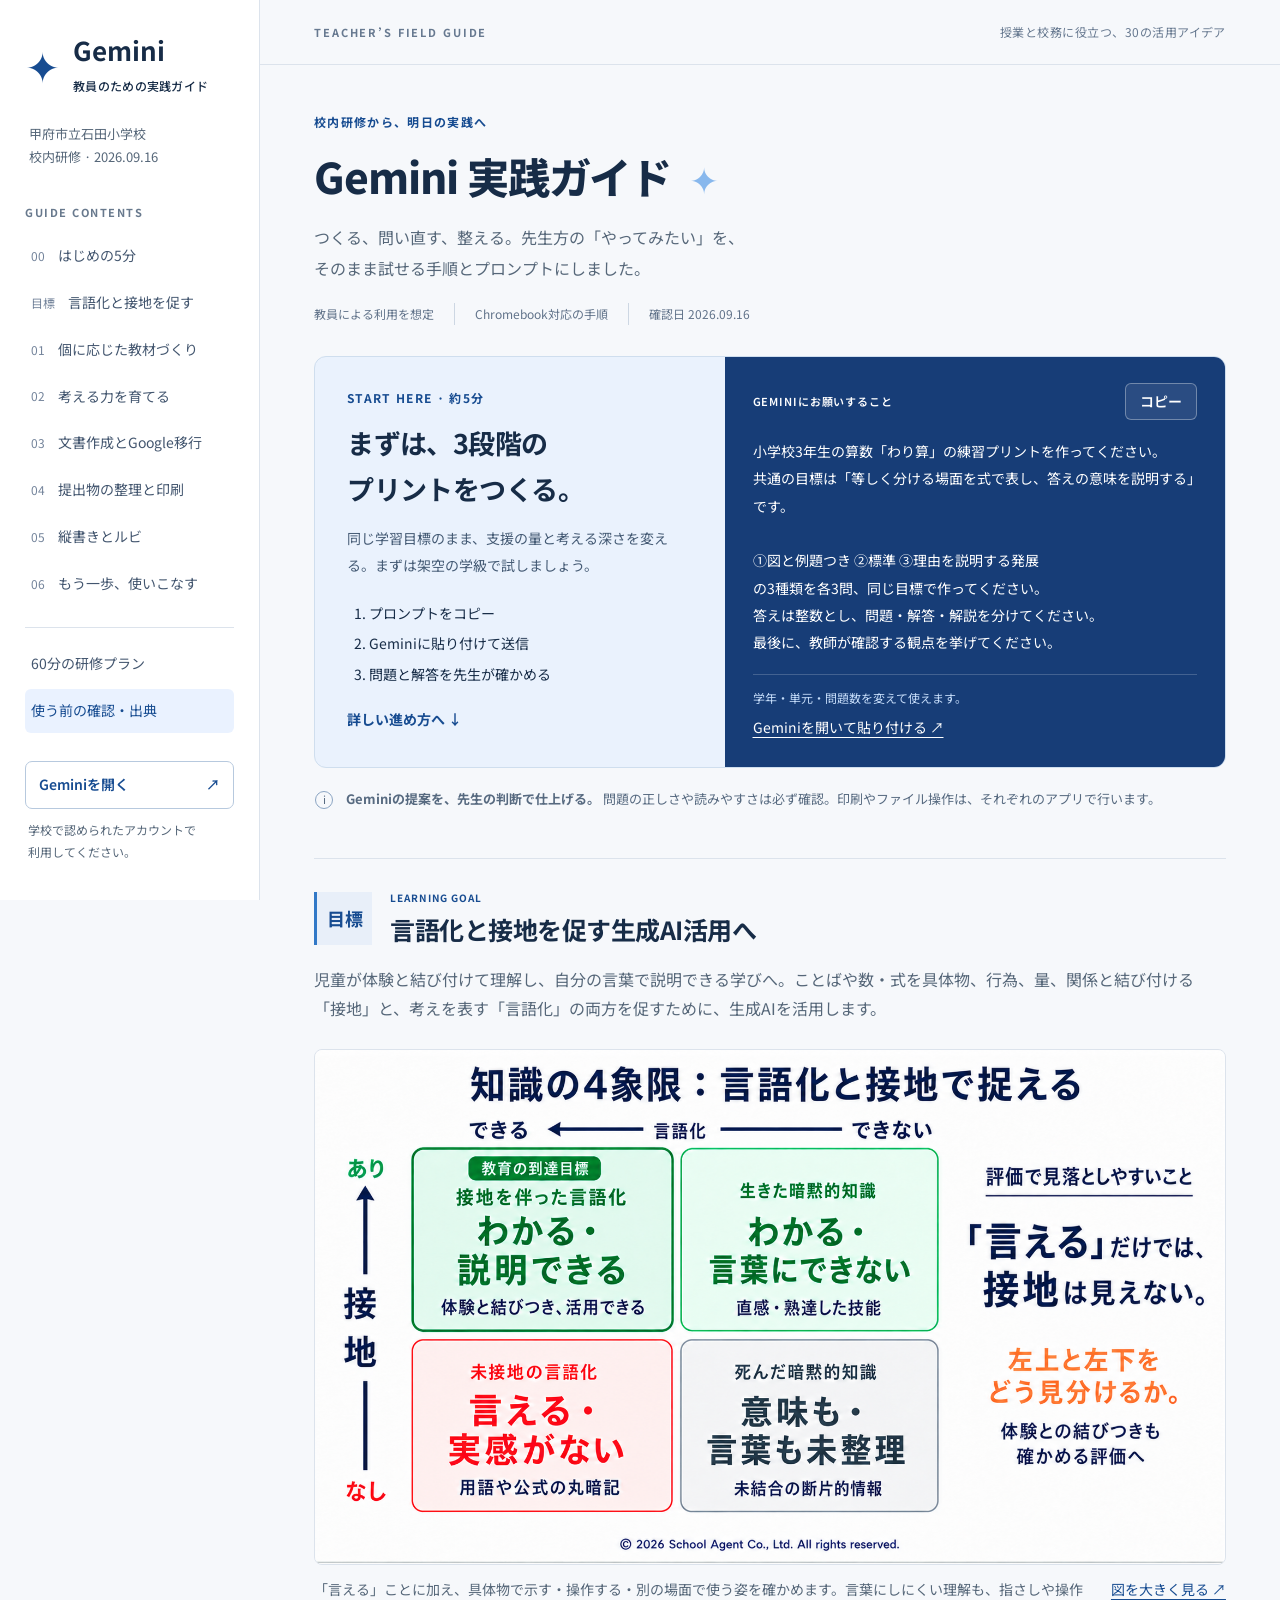
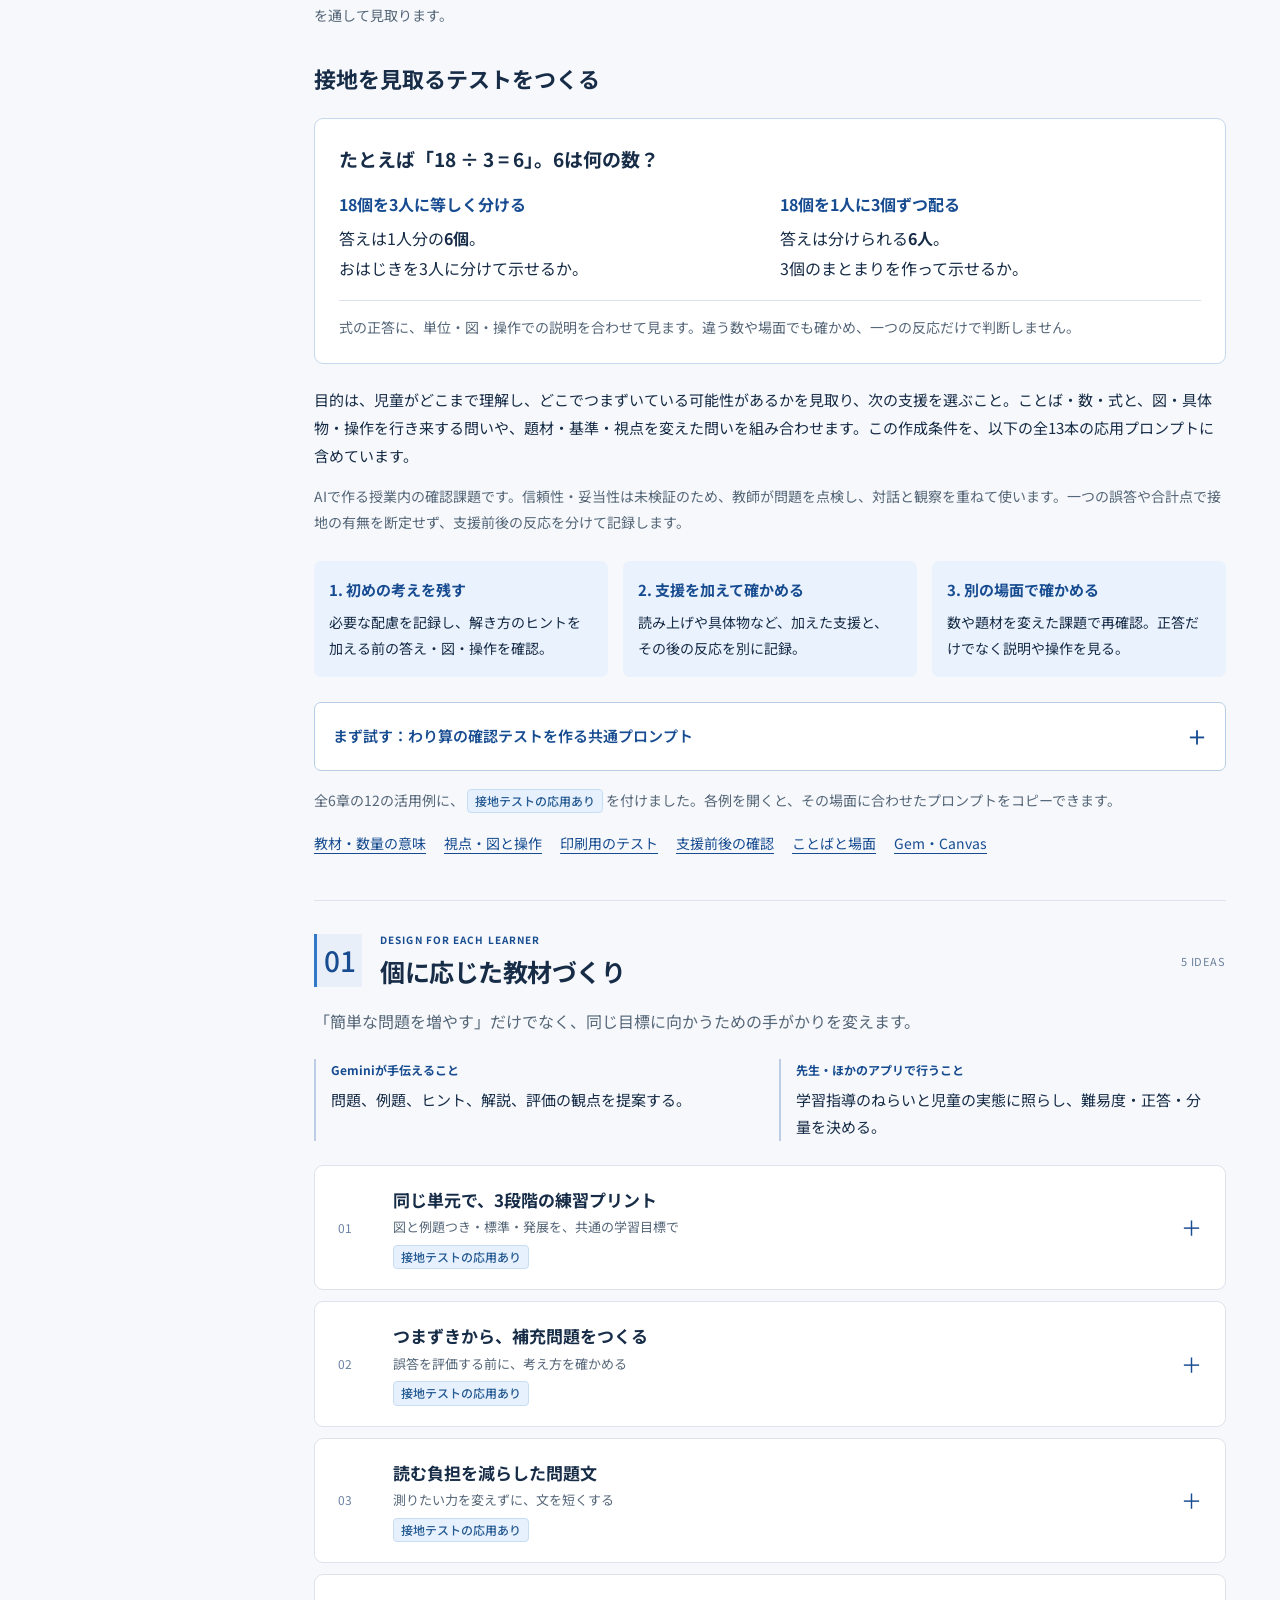
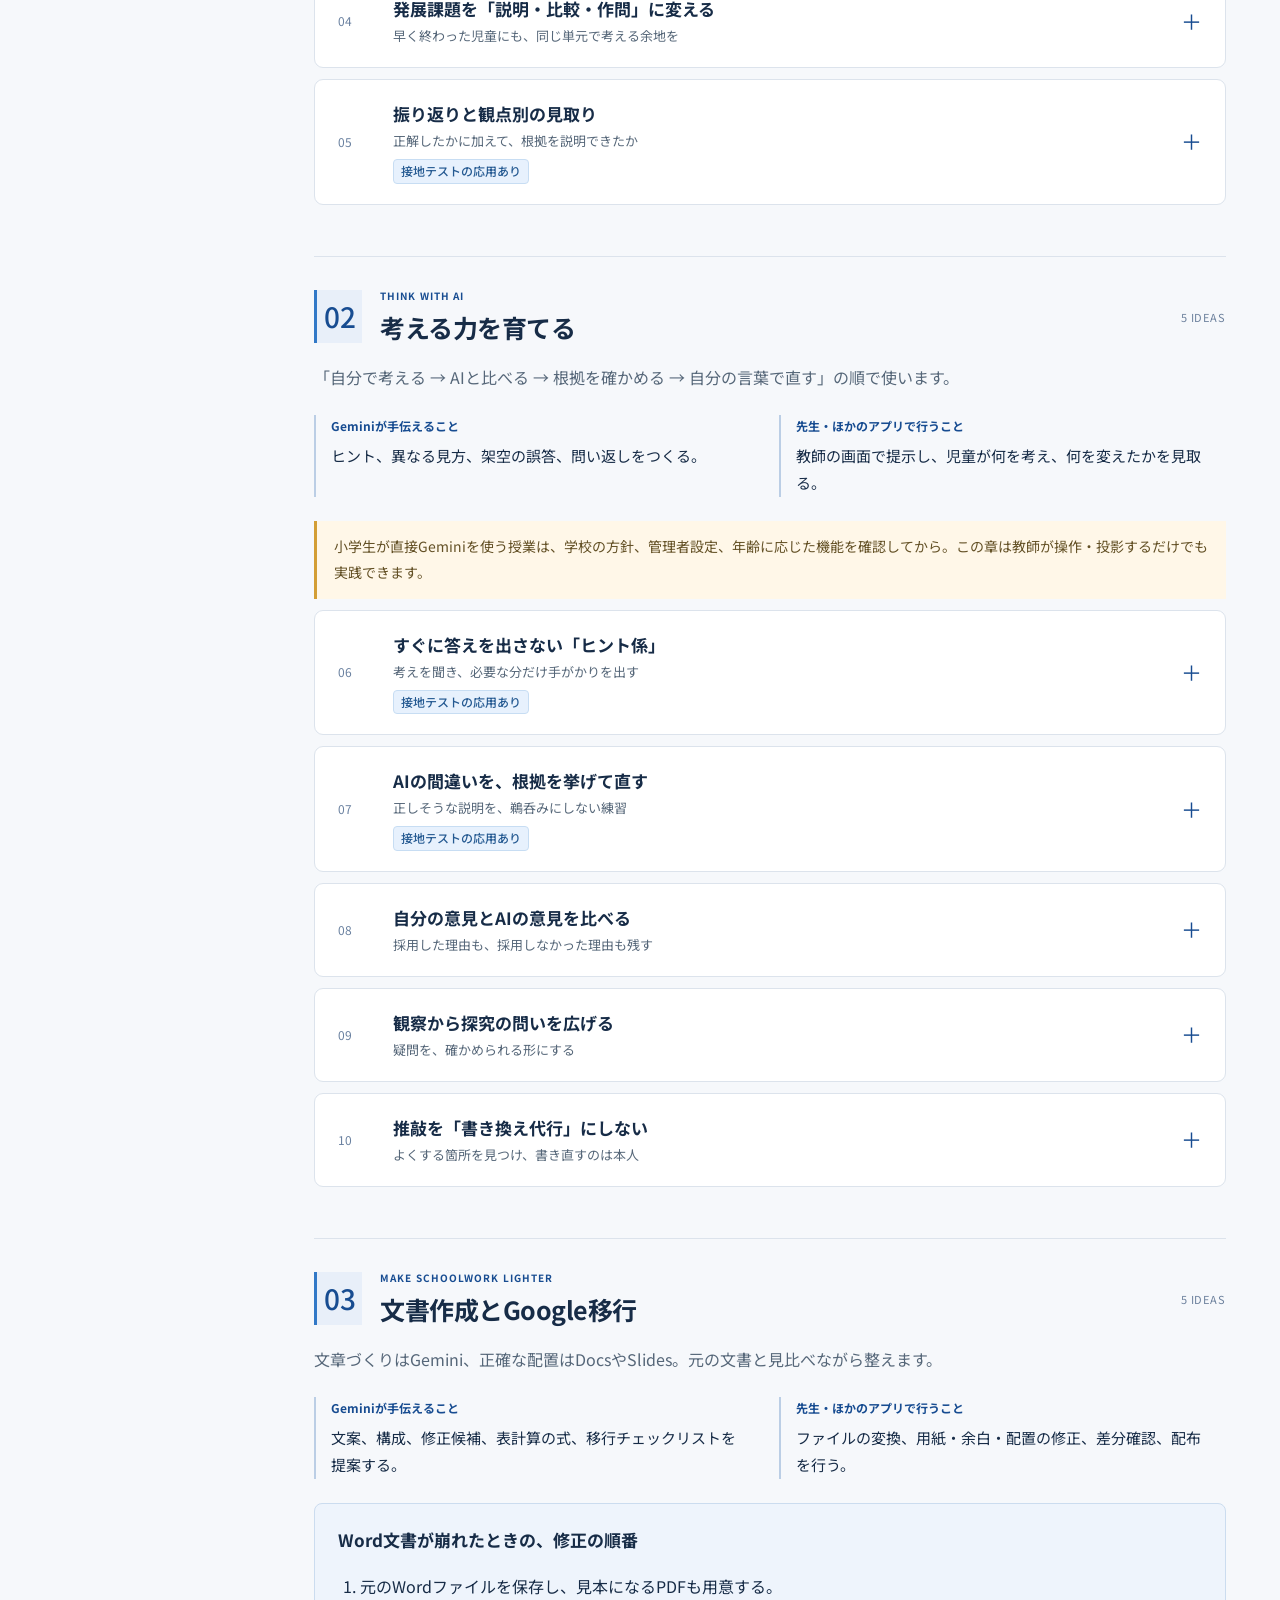
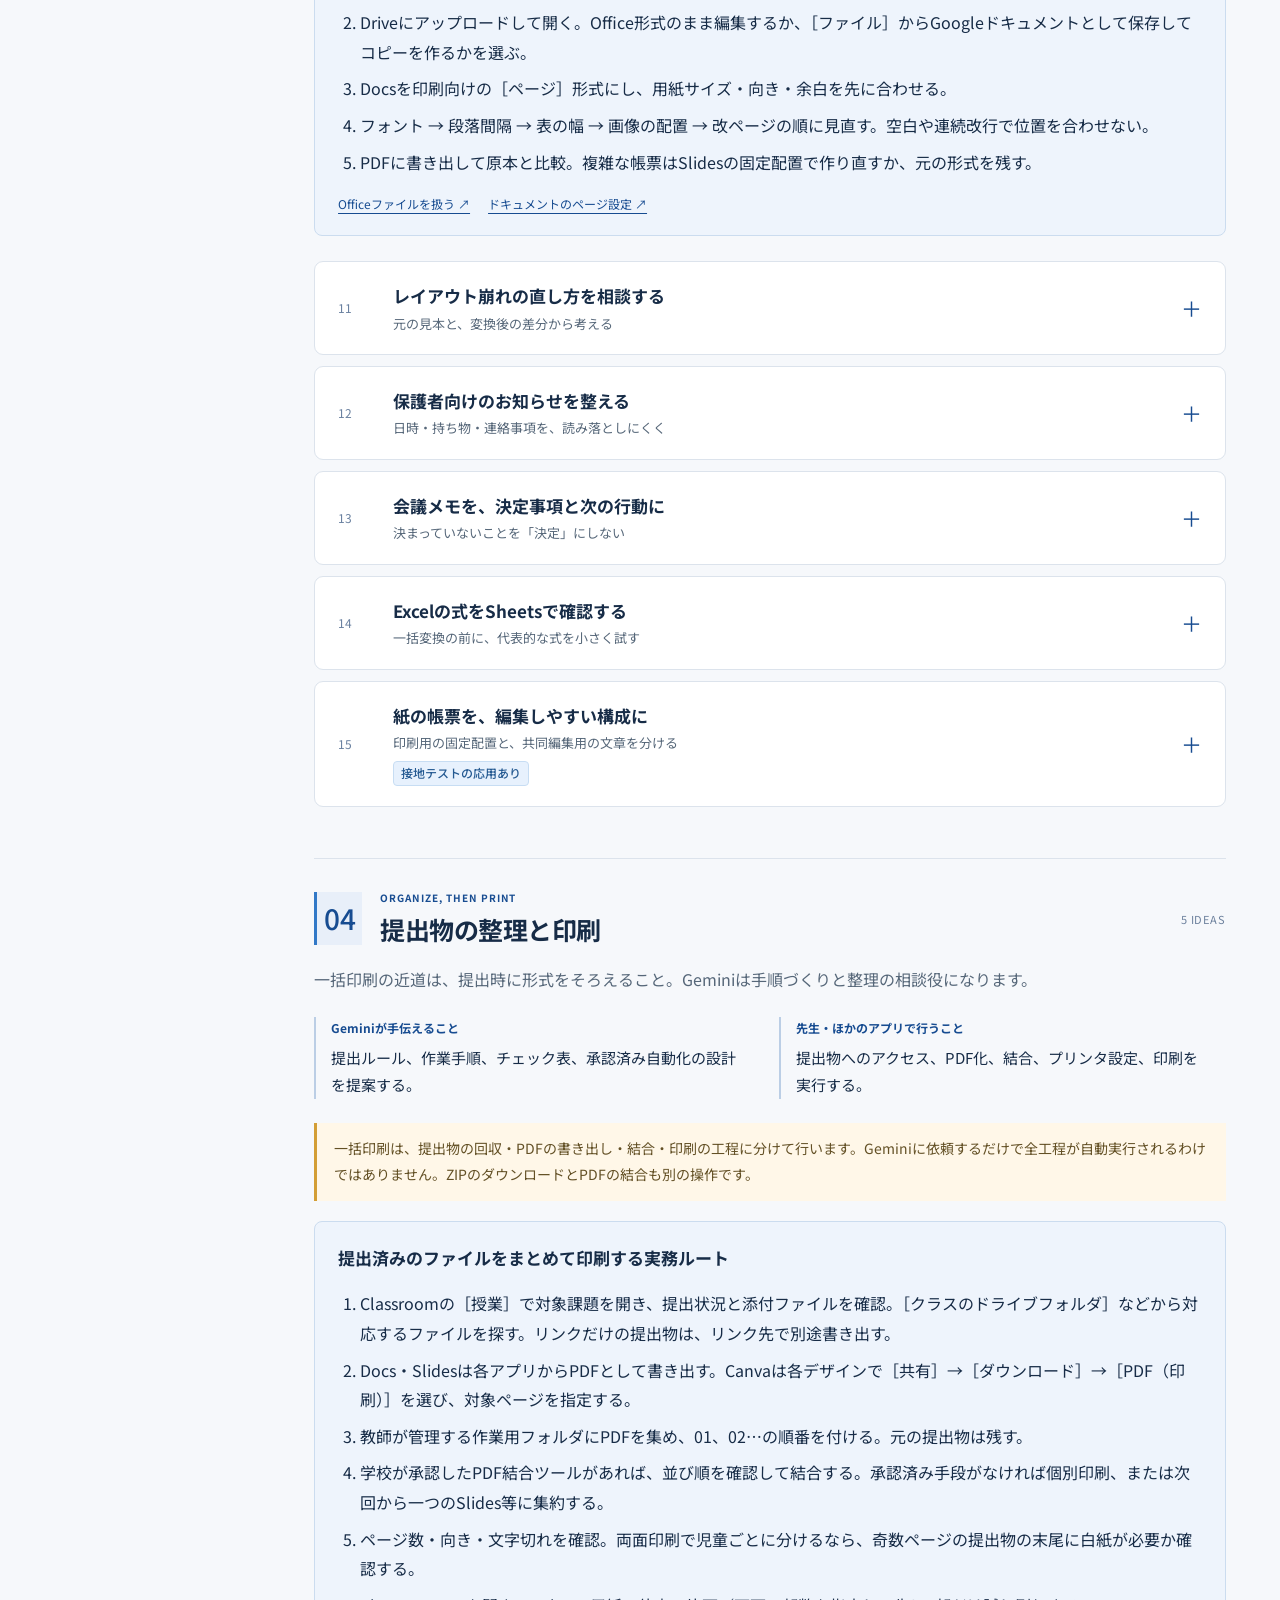
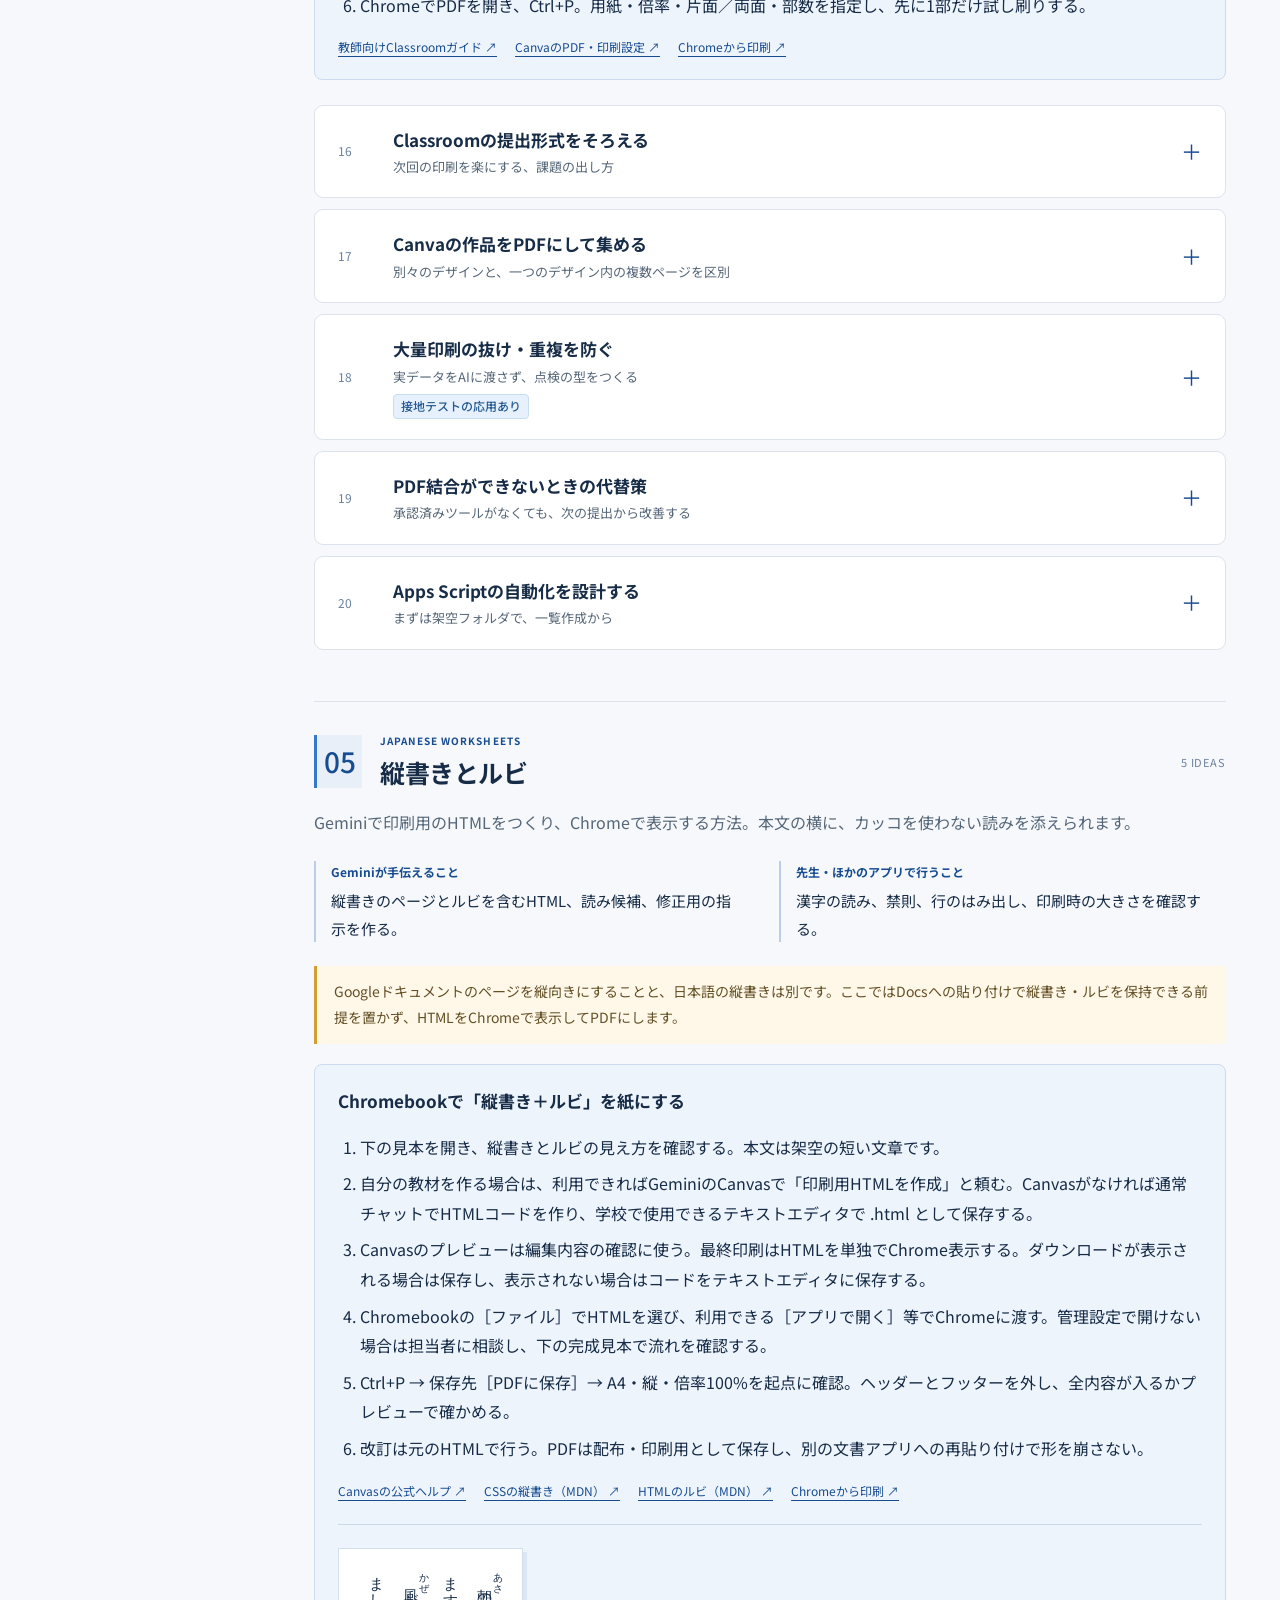
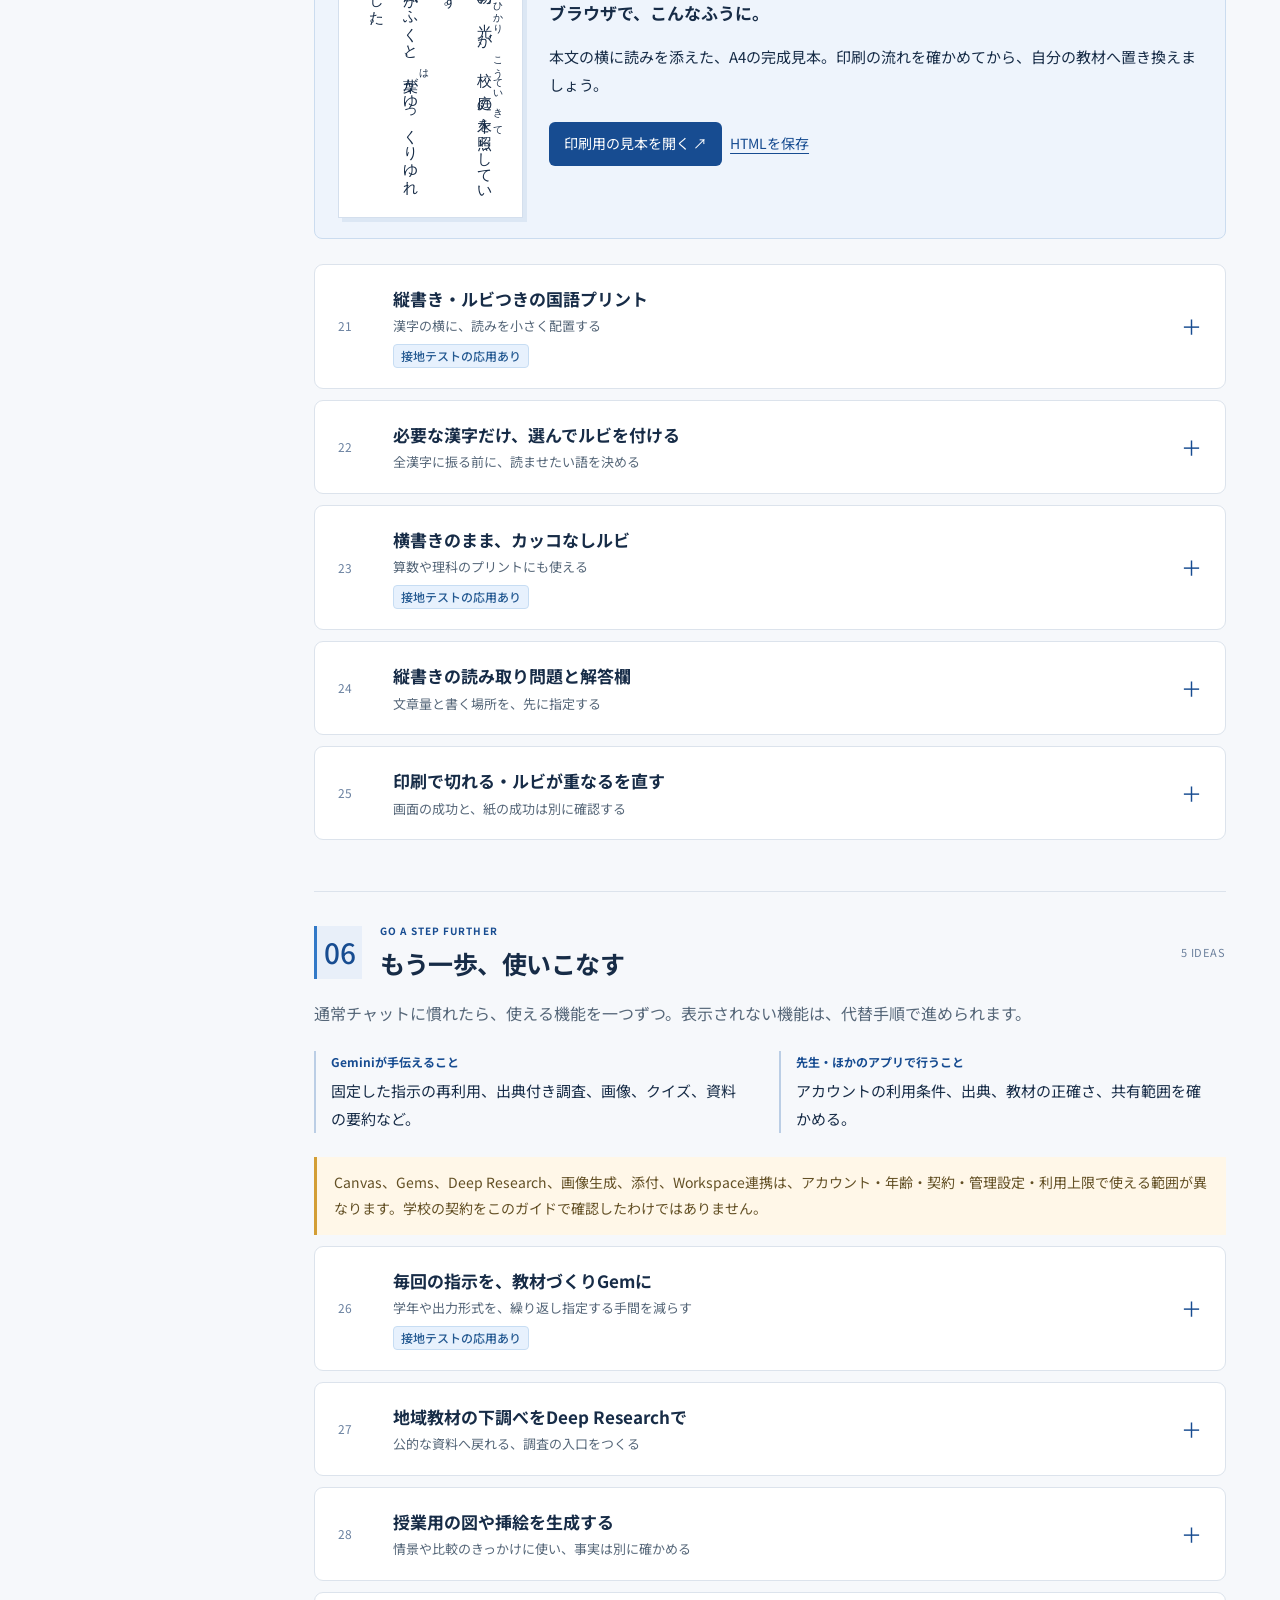
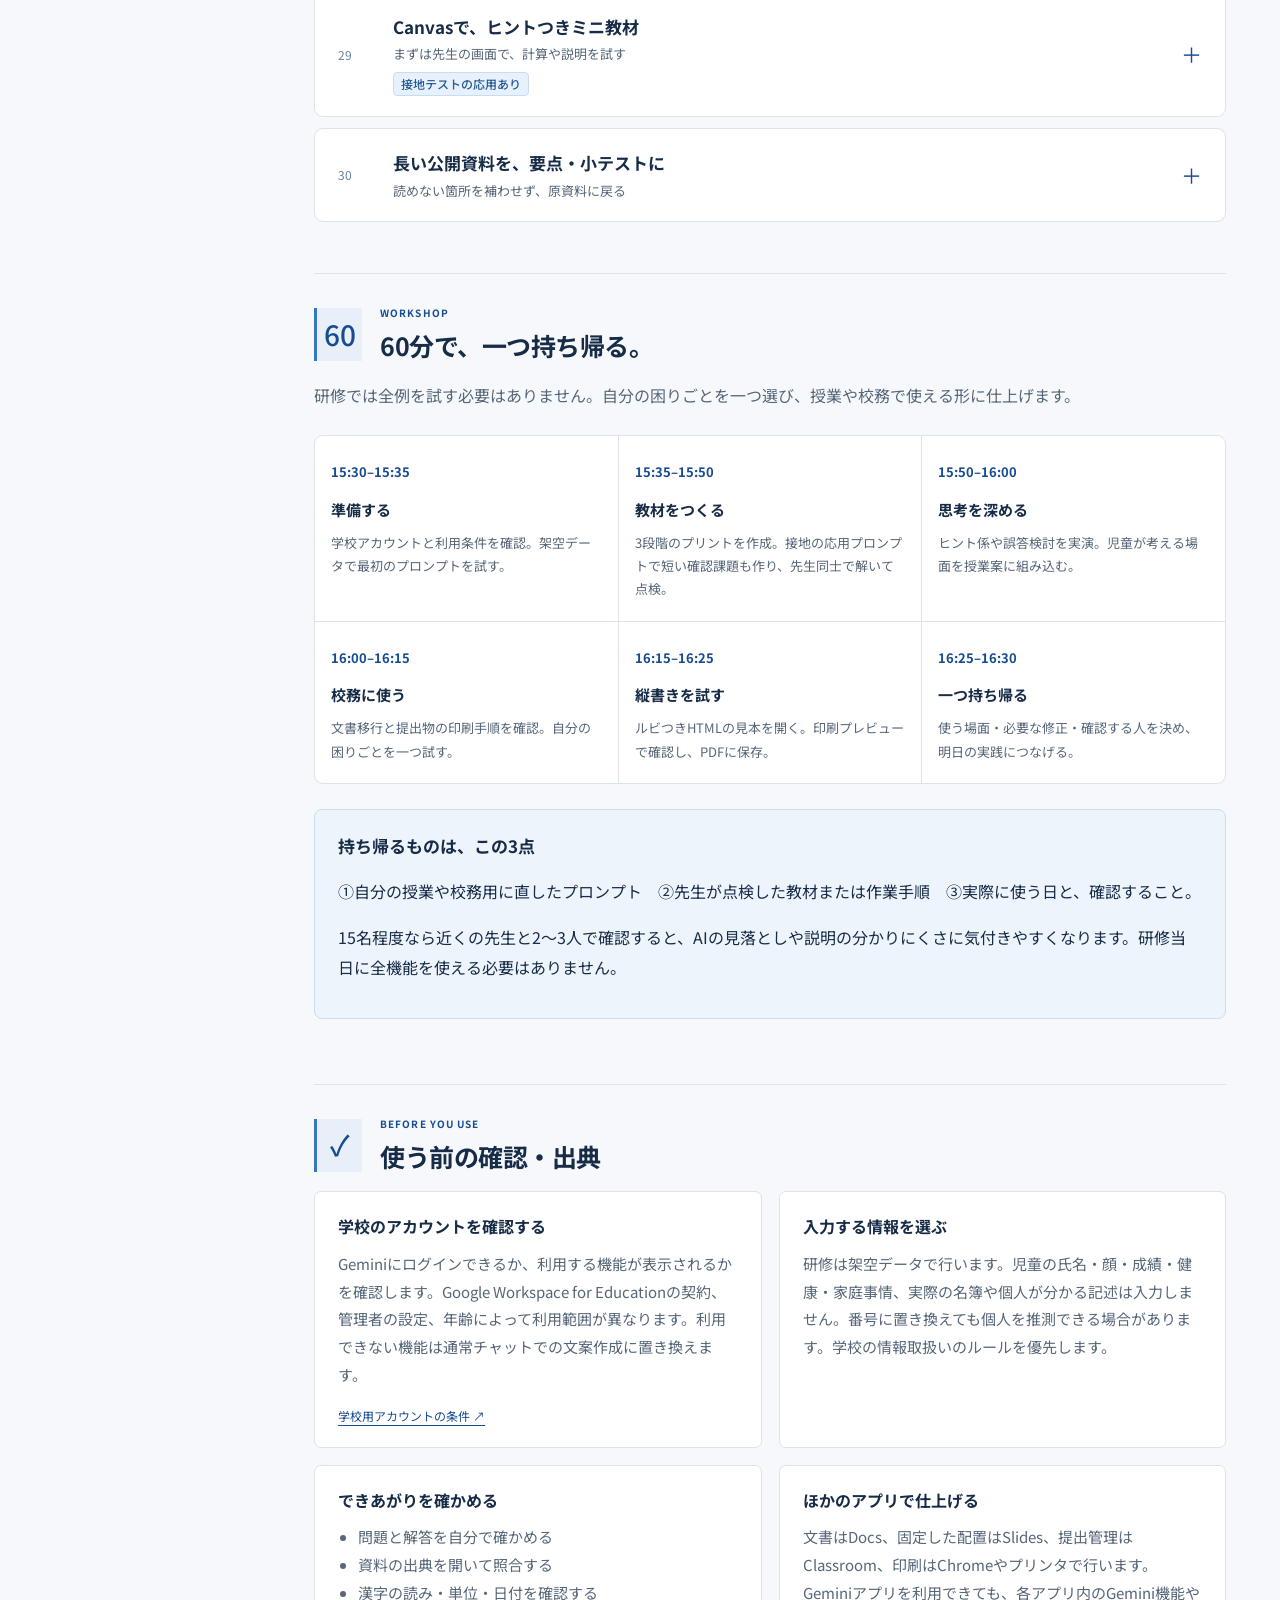
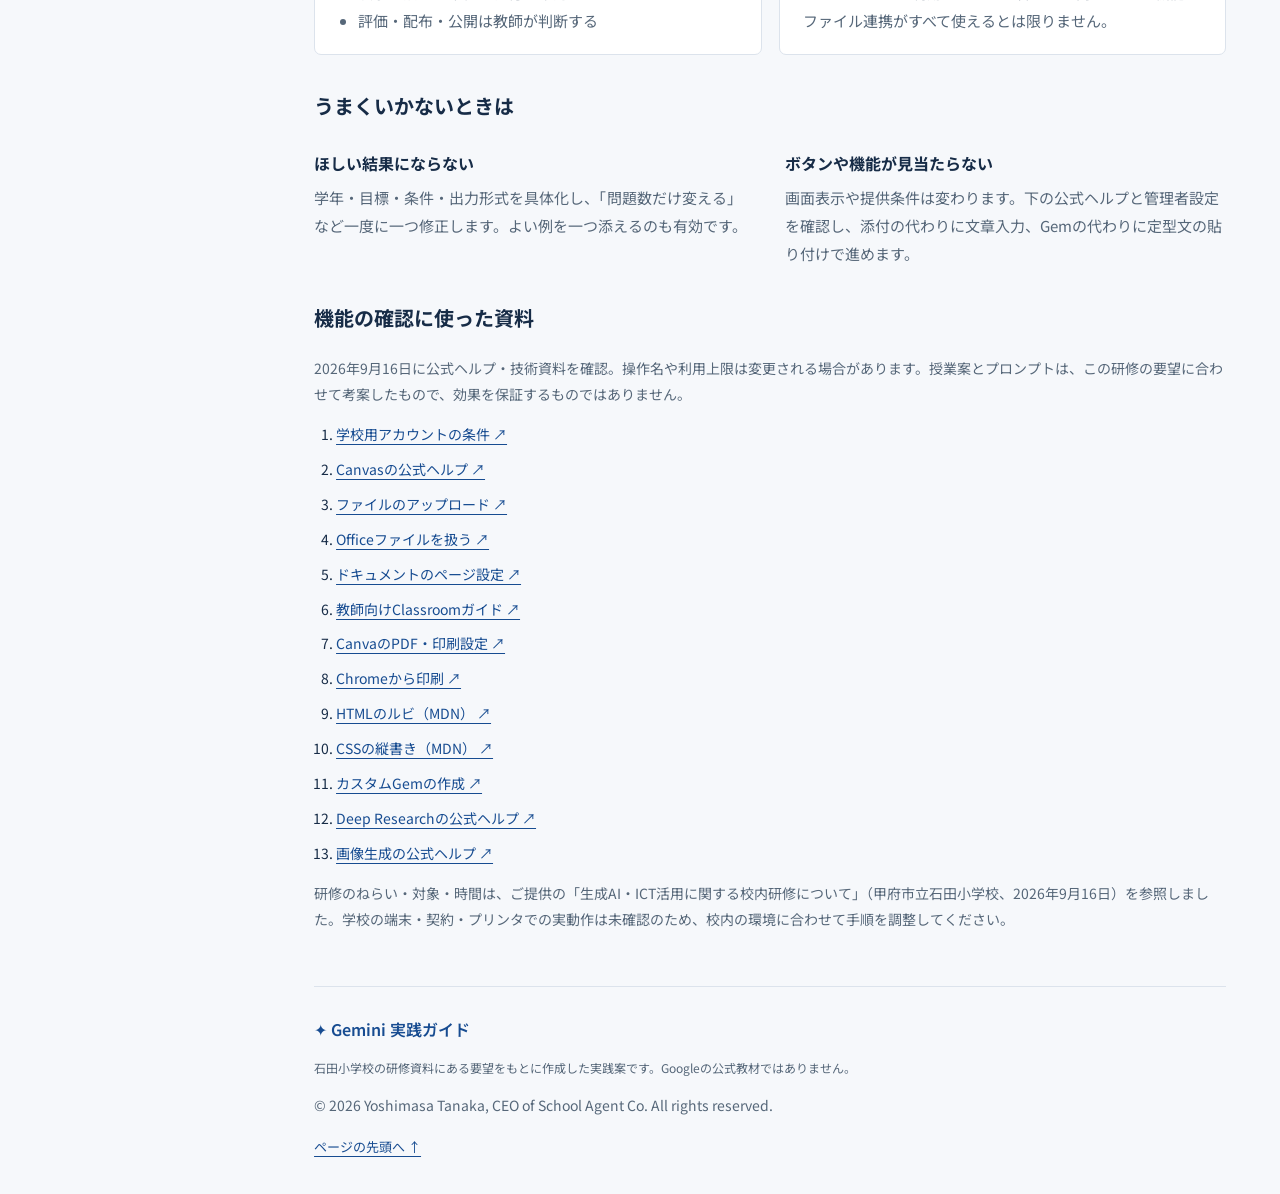
==== commit b1eb5394: "Add Yoshimasa Tanaka copyright notice" ====
--- a/docs/index.html
+++ b/docs/index.html
@@ -45,7 +45,7 @@
     <div id="guide-content"></div>
     <section id="workshop" class="section-block"><div class="section-heading"><span class="chapter-no">60</span><div><p class="eyebrow">WORKSHOP</p><h2>60分で、一つ持ち帰る。</h2></div></div><p>研修では全例を試す必要はありません。自分の困りごとを一つ選び、授業や校務で使える形に仕上げます。</p><div id="workshop-content"></div></section>
     <section id="check" class="section-block"><div class="section-heading"><span class="chapter-no">✓</span><div><p class="eyebrow">BEFORE YOU USE</p><h2>使う前の確認・出典</h2></div></div><div id="check-content"></div></section>
-    <footer><span class="footer-brand">✦ Gemini 実践ガイド</span><p>石田小学校の研修資料にある要望をもとに作成した実践案です。Googleの公式教材ではありません。</p><a href="#top">ページの先頭へ ↑</a></footer>
+    <footer><span class="footer-brand">✦ Gemini 実践ガイド</span><p>石田小学校の研修資料にある要望をもとに作成した実践案です。Googleの公式教材ではありません。</p><p class="copyright">© 2026 Yoshimasa Tanaka, CEO of School Agent Co. All rights reserved.</p><a href="#top">ページの先頭へ ↑</a></footer>
   </main>
 </div><div id="toast" role="status" aria-live="polite"></div>
 </body></html>
--- a/docs/style.css
+++ b/docs/style.css
@@ -7,7 +7,7 @@
 .chapter-count{margin-left:auto;font-size:11px;letter-spacing:.08em;color:#6d819d;white-space:nowrap}.ruby-preview{display:grid;grid-template-columns:185px 1fr;gap:26px;align-items:center;border-top:1px solid #c8daee;margin-top:22px;padding-top:23px}.ruby-page{writing-mode:vertical-rl;background:white;border:1px solid #d4dfed;padding:17px 15px;height:270px;width:185px;font-family:serif;font-size:19px;line-height:2.3;box-shadow:4px 4px 0 #dce7f4}.ruby-page p{margin:0 4px}.ruby-page rt{font-size:10px}.ruby-preview h4{font-size:17px;margin:0 0 8px}.ruby-preview p{font-size:15px}.text-download{font-size:14px;display:inline-block;margin-top:10px}.trouble-grid{display:grid;grid-template-columns:1fr 1fr;gap:30px}.trouble-grid h4{font-size:16px;margin:5px 0}.trouble-grid p{font-size:15px;color:var(--muted);margin:0}.source-intro{font-size:14px;color:var(--muted)}.timeline{grid-template-columns:repeat(3,1fr)}.example-body>p,.steps,.walkthrough{font-size:16px}.boundary>div,.safety-card p,.safety-card li{font-size:15px}.copy-btn{font-size:14px}.sidebar nav a{min-height:40px}
 @media(max-width:1100px){.timeline{grid-template-columns:1fr}.ruby-preview{grid-template-columns:160px 1fr;gap:18px}.ruby-page{width:160px}}
 @media(max-width:800px){.ruby-preview{grid-template-columns:1fr}.ruby-page{width:100%;max-width:270px;height:250px;margin:auto}.trouble-grid{grid-template-columns:1fr;gap:20px}.chapter-count{display:none}.school{font-size:12px}.intro-meta{font-size:12px}}
-.prompt-foot a{color:#fff;display:inline-block;margin-top:5px;font-size:14px}
+.prompt-foot a{color:#fff;display:inline-block;margin-top:5px;font-size:14px}.copyright{font-size:14px;line-height:1.8}
 .goal-mark{min-width:58px;font-size:18px;font-weight:700}.grounding-figure{margin:25px 0 32px}.grounding-figure>a{display:block;border:1px solid var(--line);border-radius:8px;overflow:hidden;background:white}.grounding-figure img{display:block;width:100%;height:auto}.grounding-figure figcaption{display:flex;flex-wrap:wrap;gap:8px 20px;margin-top:12px;font-size:14px;color:var(--muted)}.grounding-figure figcaption span{flex:1 1 420px}.grounding-figure figcaption a{white-space:nowrap;align-self:flex-start}.grounding-subhead{font-size:22px;line-height:1.6;margin:30px 0 16px}
 .grounding-example{border:1px solid #c5d8ed;border-radius:9px;background:#fff;padding:22px 24px;margin:22px 0}.grounding-example h3{font-size:19px;margin:0 0 13px}.grounding-pair{display:grid;grid-template-columns:1fr 1fr;gap:20px}.grounding-pair p{margin:0;font-size:16px}.grounding-pair p>strong:first-child{display:block;color:var(--blue);margin-bottom:5px}.grounding-caption{border-top:1px solid var(--line);padding-top:14px;margin:17px 0 0;font-size:14px;color:var(--muted)}.grounding-context{font-size:15px;margin:20px 0}.grounding-context p{margin:8px 0}.grounding-context .grounding-note{font-size:14px;color:var(--muted);margin-top:15px}.grounding-steps{list-style:none;padding:0;display:grid;grid-template-columns:repeat(3,1fr);gap:15px;counter-reset:grounding-step;margin:25px 0}.grounding-steps li{padding:15px;background:#eaf2fd;border-radius:7px;font-size:14px;counter-increment:grounding-step}.grounding-steps strong{display:block;font-size:15px;color:var(--blue);margin-bottom:6px}.grounding-steps strong::before{content:counter(grounding-step) '. ';font-variant-numeric:tabular-nums}.grounding-prompt{background:#fff;border:1px solid #b8cee7;border-radius:7px;margin:17px 0;overflow:hidden}.grounding-prompt>summary{display:flex;justify-content:space-between;align-items:center;gap:16px;list-style:none;padding:15px 18px;color:var(--blue);font-size:15px;font-weight:600;cursor:pointer;grid-template-columns:none}.grounding-prompt>summary::-webkit-details-marker{display:none}.grounding-prompt>summary:hover{background:#eef5fe}.grounding-prompt>summary>span{font-size:20px;flex-shrink:0}.grounding-prompt[open]>summary>span{transform:rotate(45deg)}.grounding-prompt .prompt-box{margin:0;border:0;border-radius:0;border-top:1px solid #dce6f2}.grounding-prompt pre{font-size:14px}.grounding-addon{border-top:2px solid #91b4dc;margin-top:29px;padding-top:19px}.grounding-addon h4{font-size:18px;margin:4px 0 9px}.grounding-addon .eyebrow{font-size:12px;margin:0}.grounding-focus{font-size:15px;color:var(--muted);margin:0}.grounding-focus strong{display:block;font-size:13px;color:var(--blue)}.grounding-badge{display:inline-block;font-size:12px;font-weight:500;color:#255a92;background:#e7f1fd;border:1px solid #c7ddf3;border-radius:4px;padding:1px 7px;margin:7px 0 0;line-height:1.7}.grounding-locations{font-size:14px;color:var(--muted)}.grounding-links{display:flex;flex-wrap:wrap;gap:8px 18px;font-size:14px;margin-top:12px}.grounding-links a{padding:3px 0}.grounding-locations .grounding-badge{margin:0 3px}
 @media(max-width:800px){.grounding-pair,.grounding-steps{grid-template-columns:1fr}.grounding-example{padding:19px}.grounding-prompt>summary{padding:15px;gap:10px}.grounding-addon h4{font-size:17px}}
